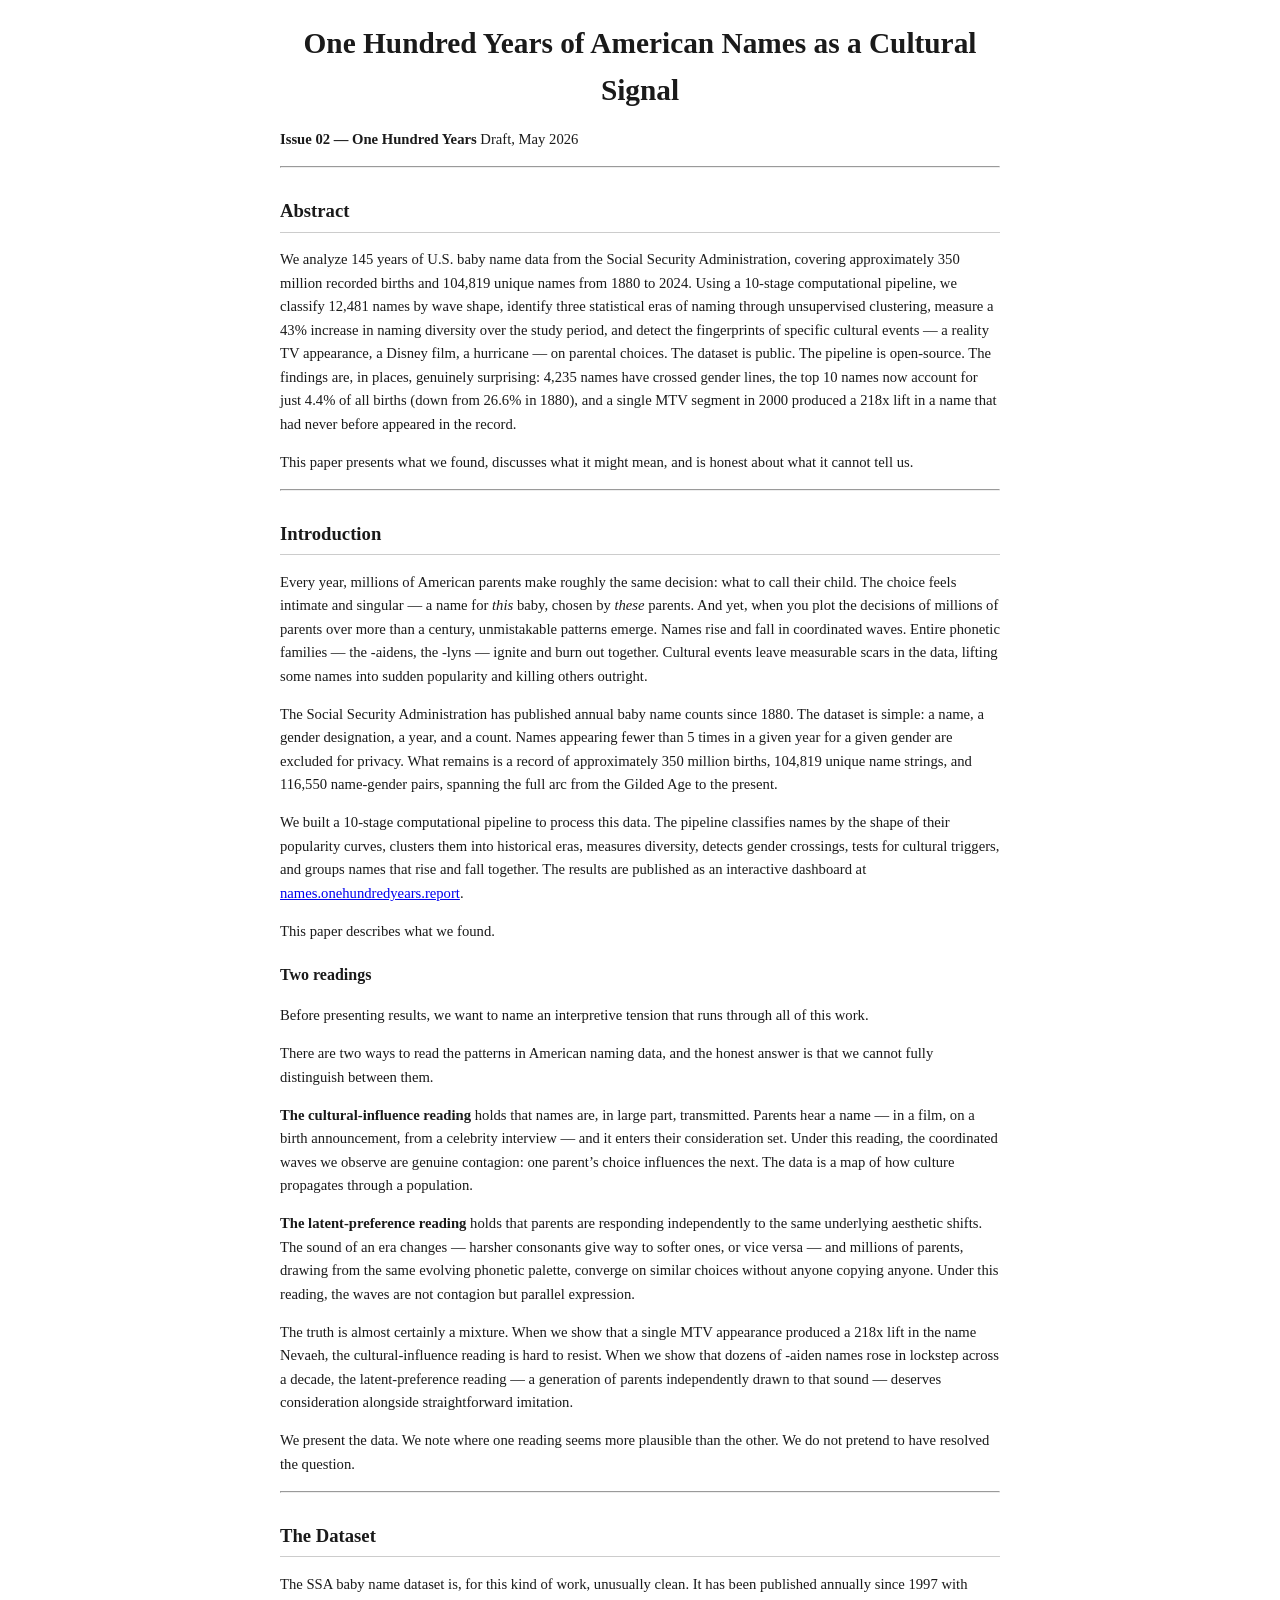
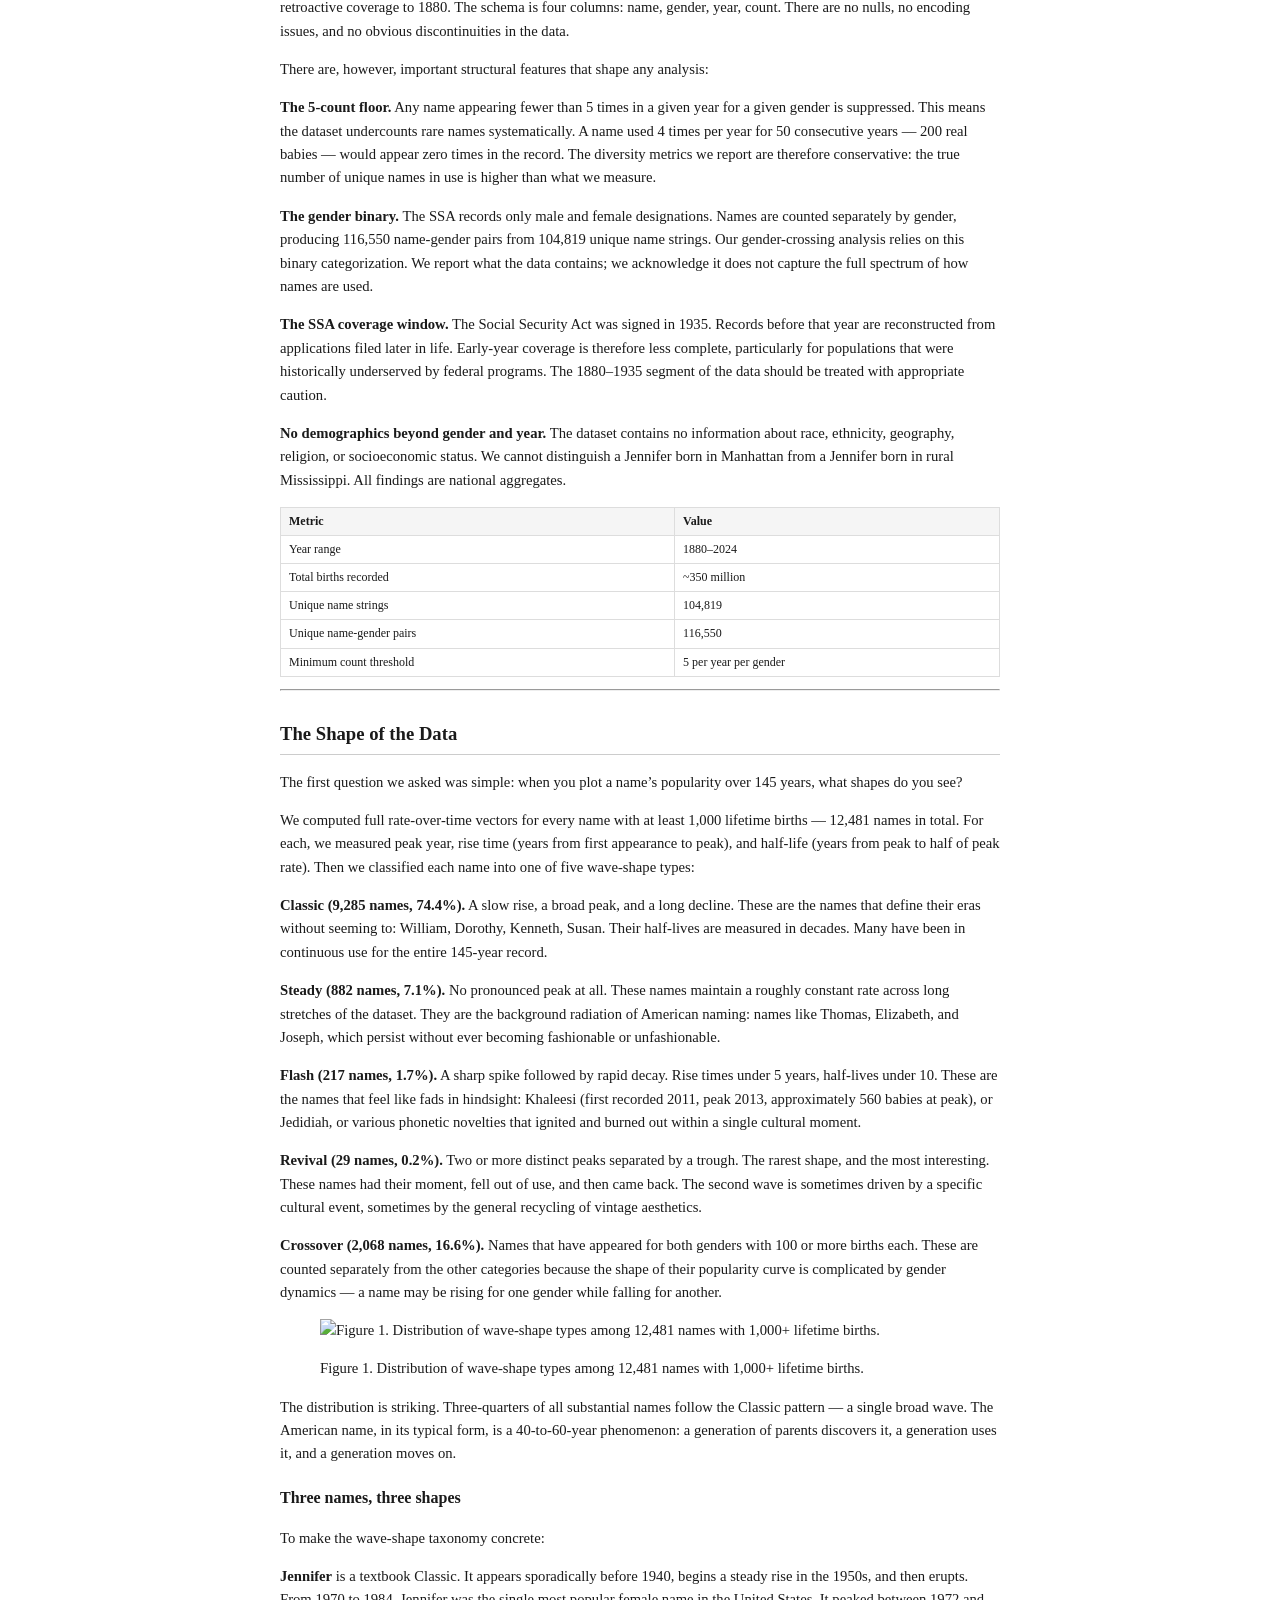
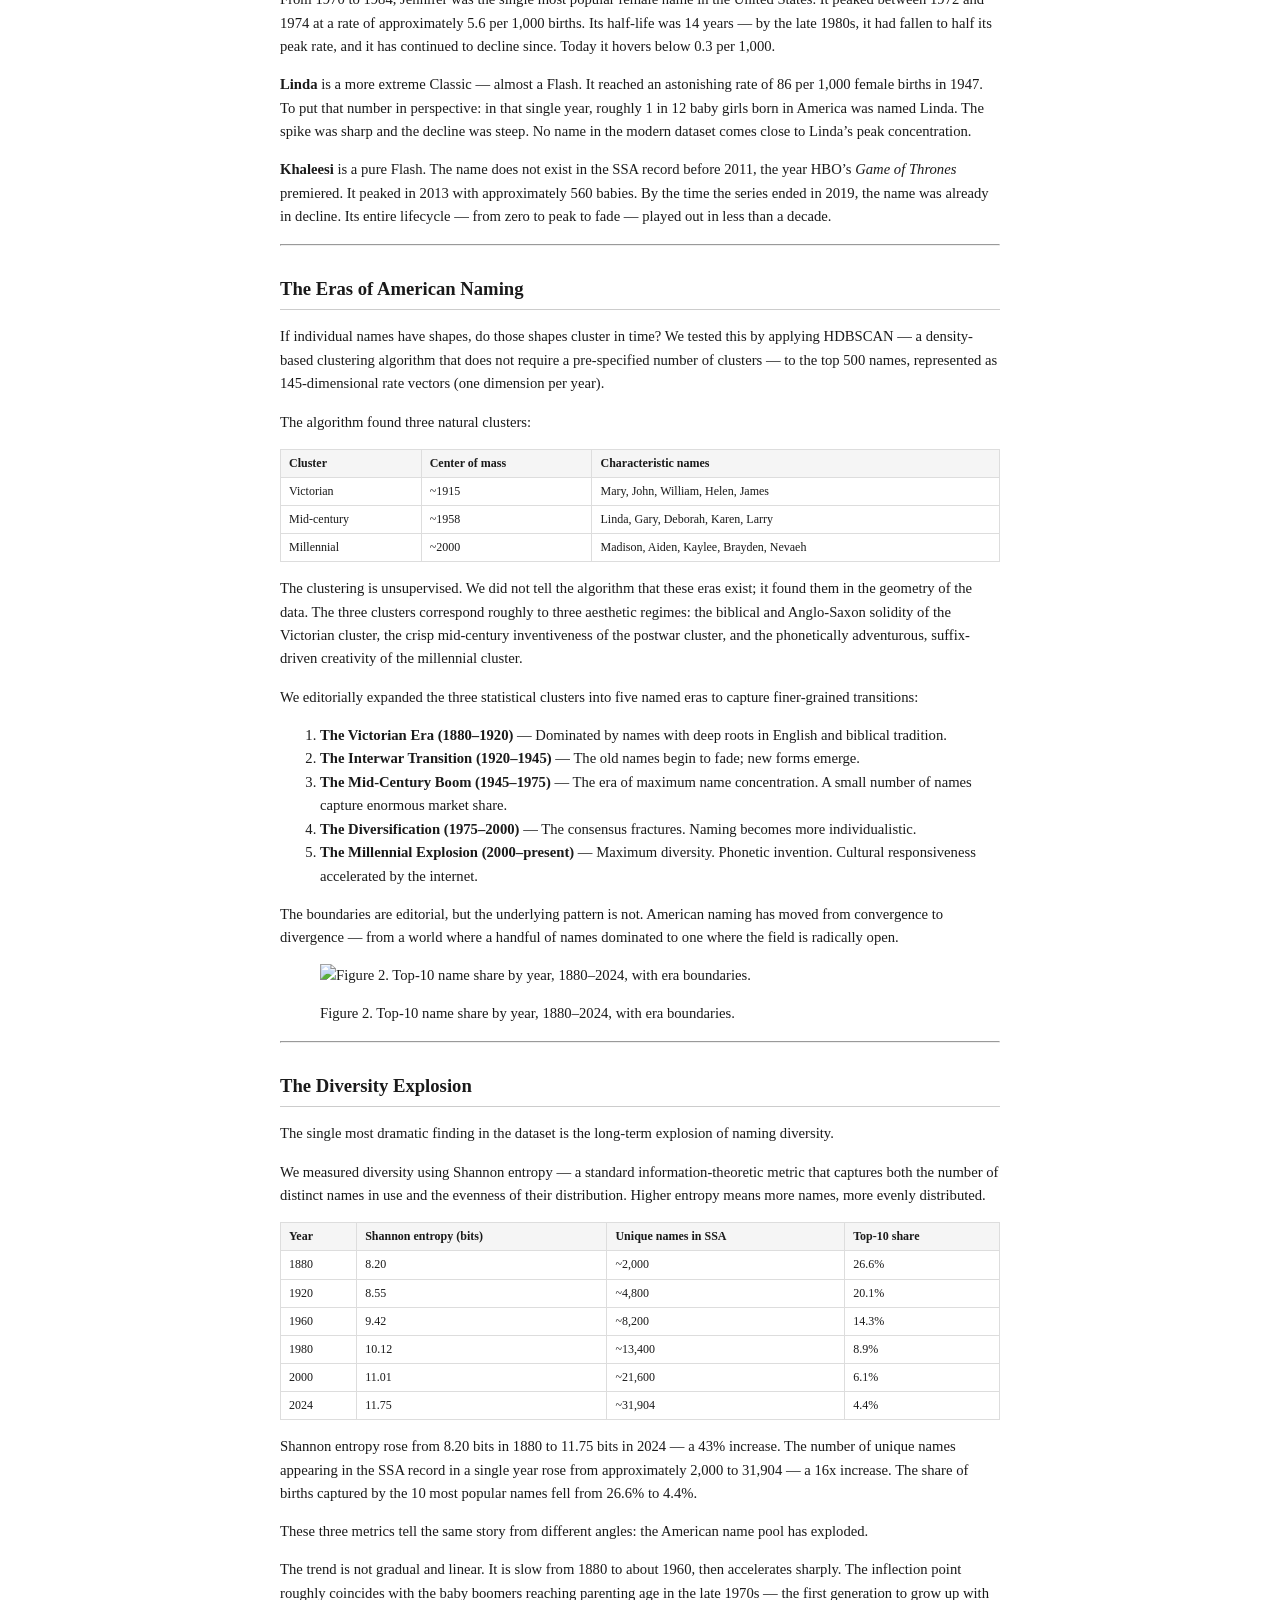
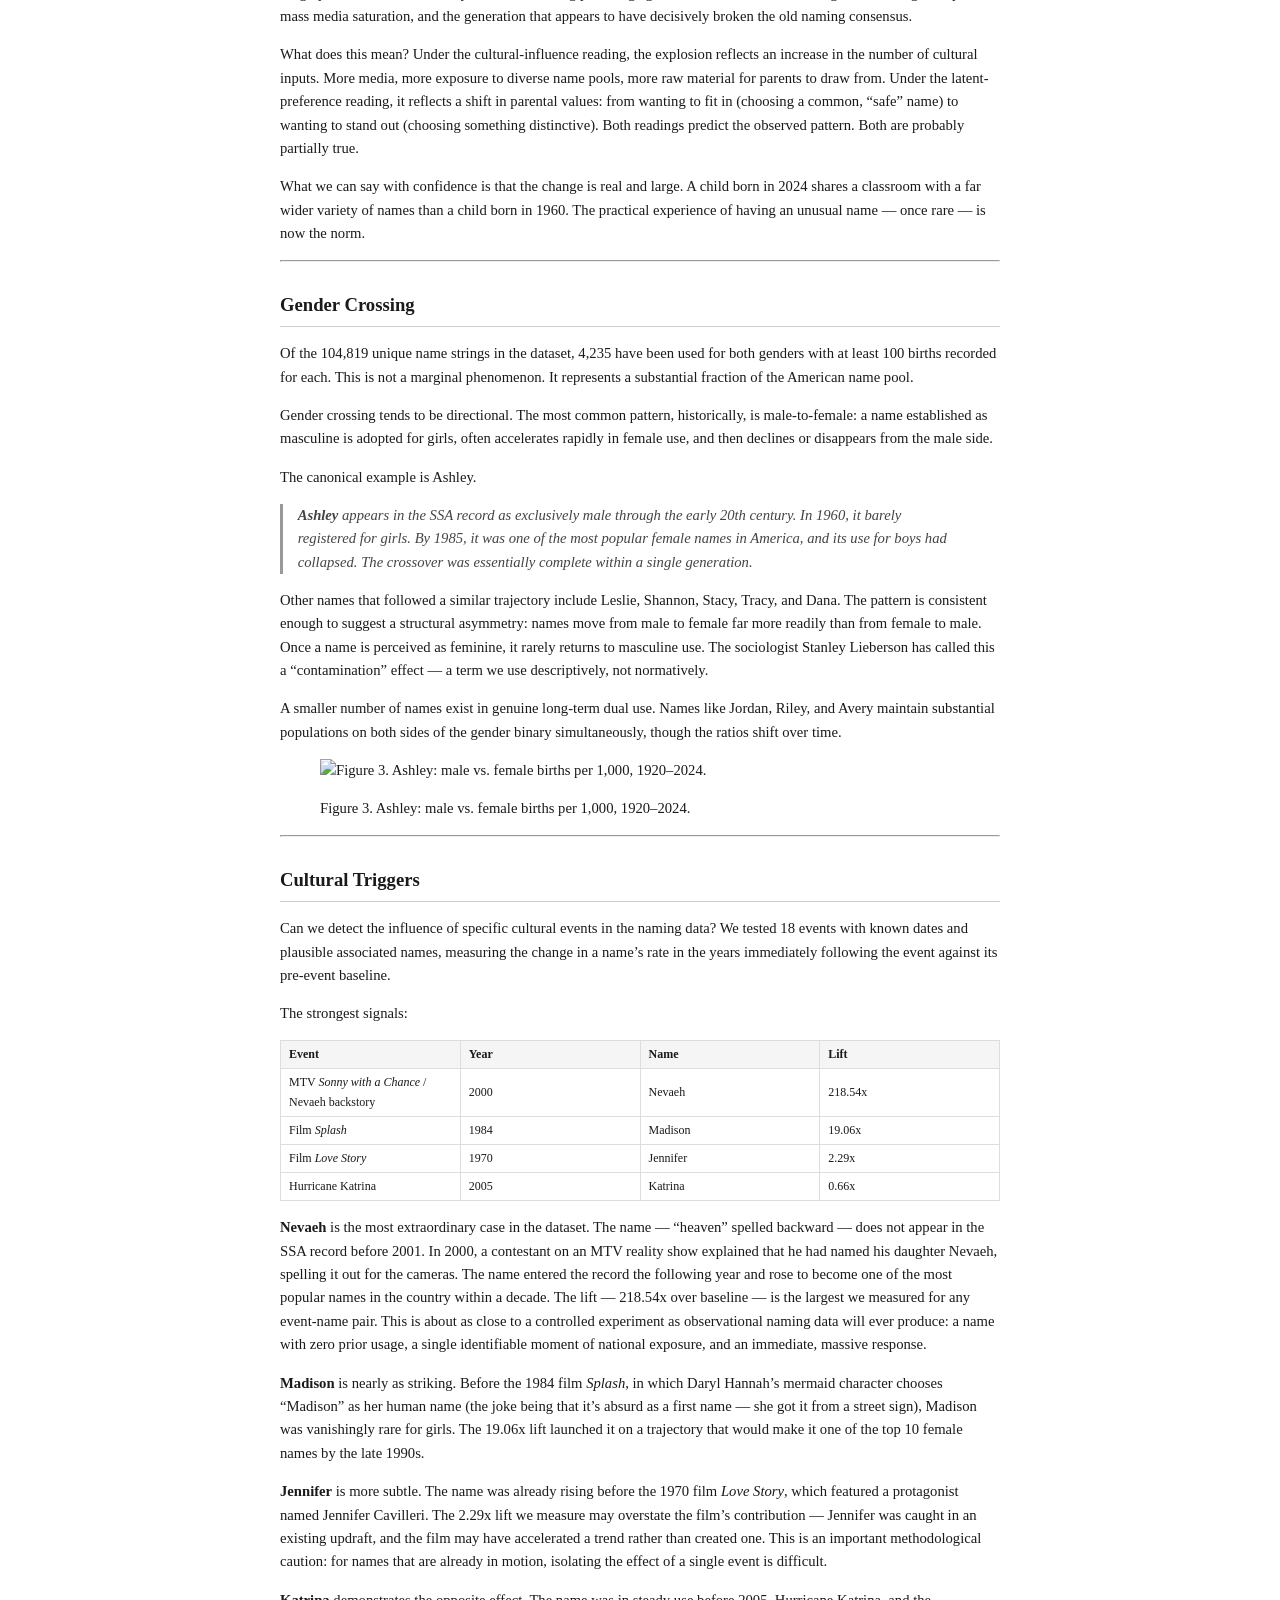
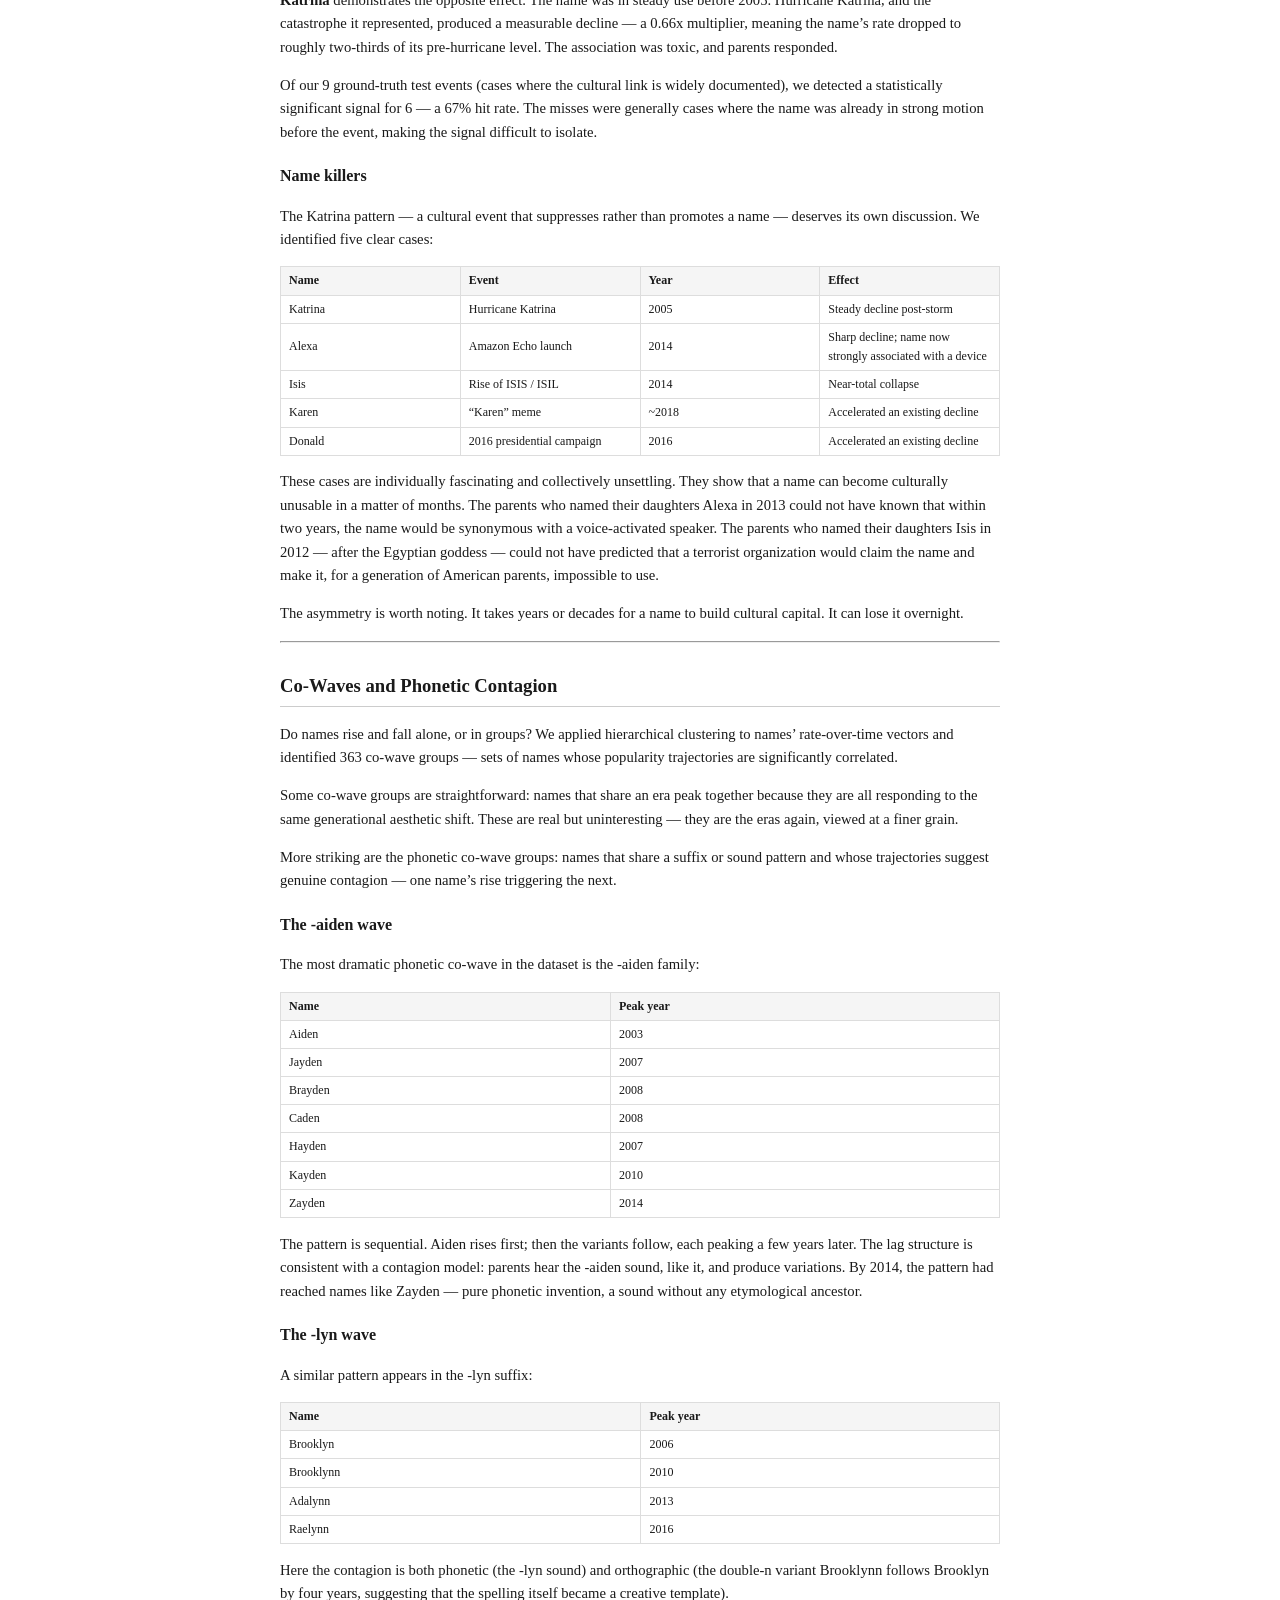
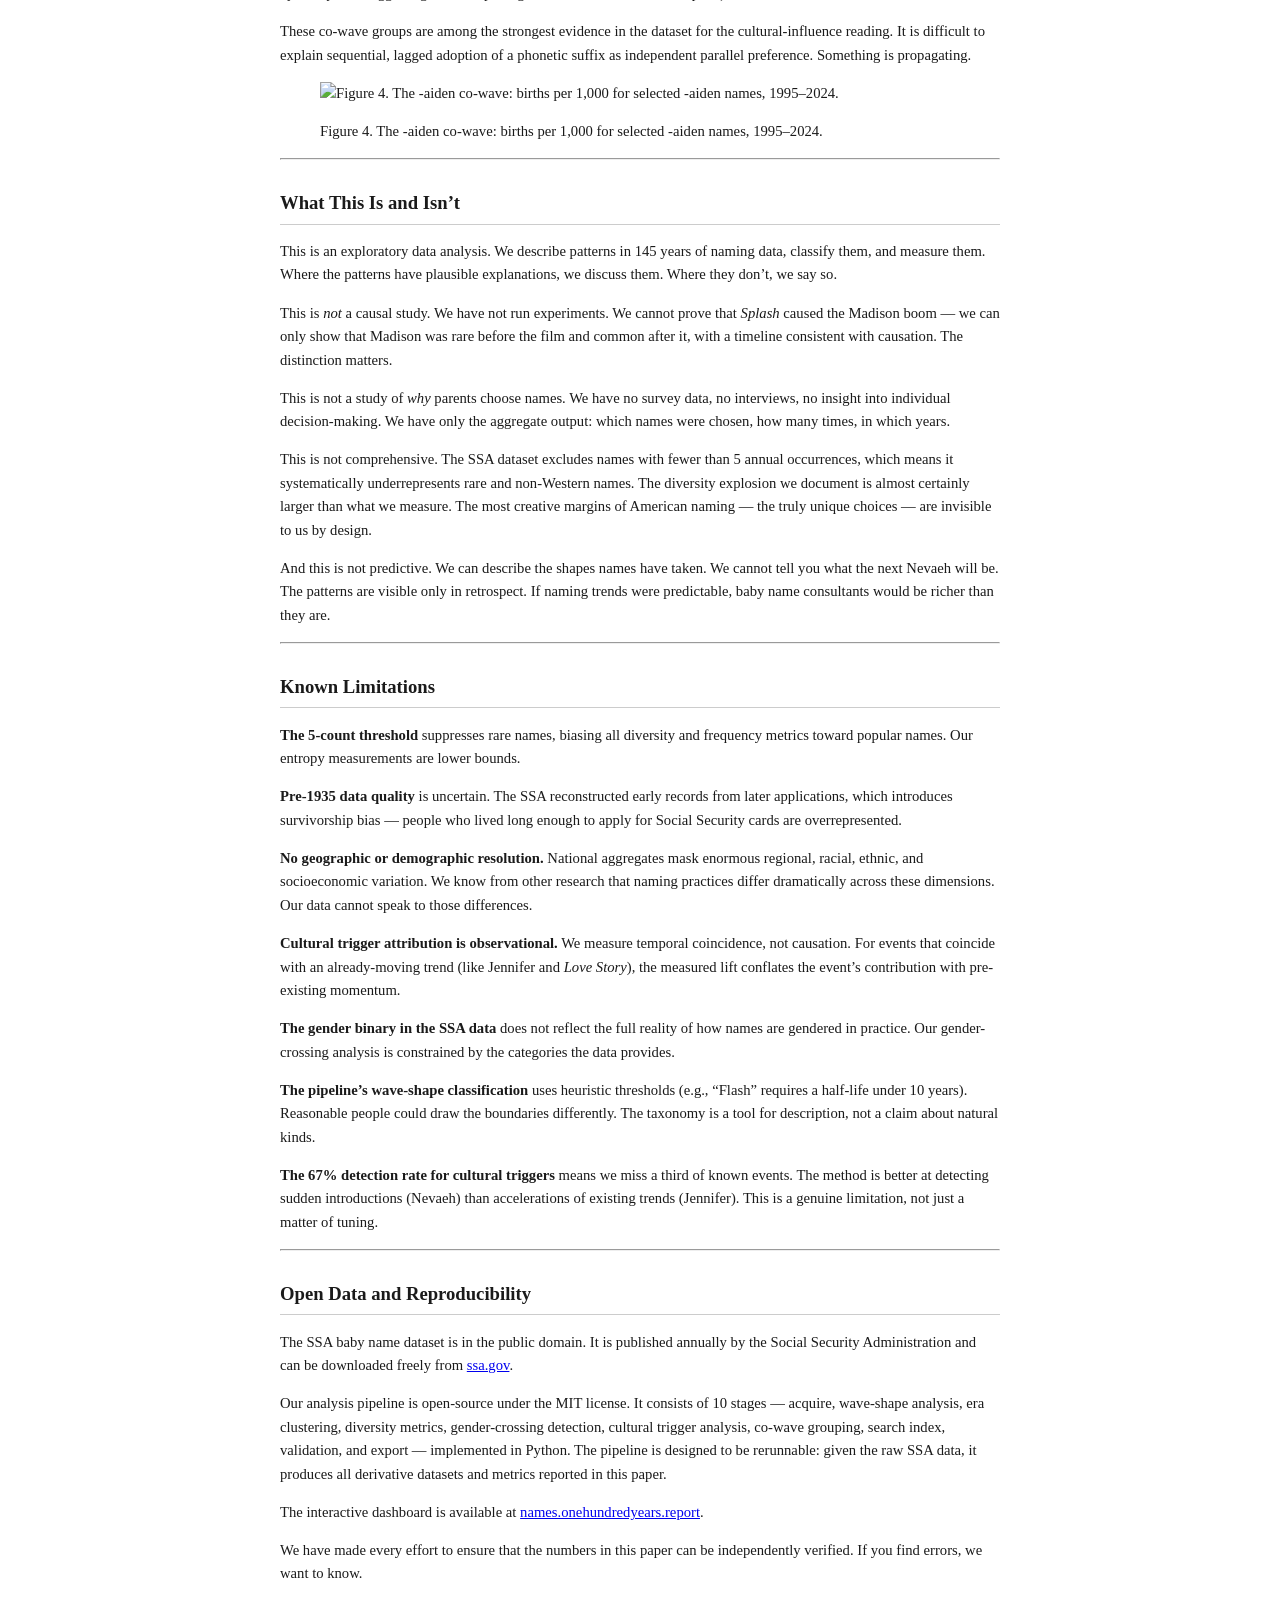
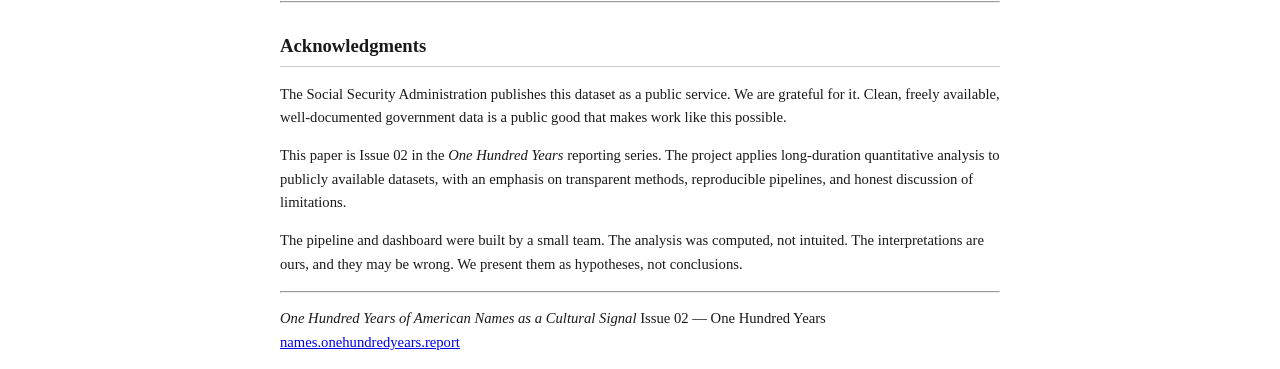
==== writeup/american_names_paper.html @ e39500b1 "Add dark theme (default), theme toggle button, splash adapts to theme" ====
<!DOCTYPE html>
<html xmlns="http://www.w3.org/1999/xhtml">
<head>
  <meta charset="utf-8" />
  <meta name="generator" content="pandoc" />
  <meta name="viewport" content="width=device-width, initial-scale=1.0, user-scalable=yes" />
  <title>draft</title>
  <style>

span.smallcaps{font-variant: small-caps;}
div.columns{display: flex; gap: min(4vw, 1.5em);}
div.column{flex: auto; overflow-x: auto;}
div.hanging-indent{margin-left: 1.5em; text-indent: -1.5em;}

ul.task-list[class]{list-style: none;}
ul.task-list li input[type="checkbox"] {
font-size: inherit;
width: 0.8em;
margin: 0 0.8em 0.2em -1.6em;
vertical-align: middle;
}
.display.math{display: block; text-align: center; margin: 0.5rem auto;}
</style>
  <style type="text/css">
@page {
size: letter;
margin: 1in;
}
body {
font-family: 'Georgia', 'Times New Roman', serif;
font-size: 11pt;
line-height: 1.6;
color: #1a1a1a;
max-width: 7.5in;
margin: 0 auto;
}
h1 {
font-size: 22pt;
text-align: center;
margin-bottom: 0.5em;
border-bottom: none;
}
h2 {
font-size: 14pt;
margin-top: 1.5em;
border-bottom: 1px solid #ccc;
padding-bottom: 0.3em;
}
h3 {
font-size: 12pt;
margin-top: 1.2em;
}
blockquote {
border-left: 3px solid #999;
padding-left: 1em;
margin-left: 0;
color: #444;
font-style: italic;
}
img {
max-width: 100%;
display: block;
margin: 1em auto;
}
table {
border-collapse: collapse;
width: 100%;
font-size: 9pt;
margin: 1em 0;
}
th, td {
border: 1px solid #ddd;
padding: 4px 8px;
text-align: left;
}
th {
background: #f5f5f5;
font-weight: bold;
}
code {
font-size: 9pt;
background: #f5f5f5;
padding: 1px 4px;
border-radius: 2px;
}
p img + em, p img ~ em {
display: block;
text-align: center;
font-size: 9pt;
color: #666;
margin-top: -0.5em;
}
</style>
</head>
<body>
<h1 id="one-hundred-years-of-american-names-as-a-cultural-signal">One
Hundred Years of American Names as a Cultural Signal</h1>
<p><strong>Issue 02 — One Hundred Years</strong> Draft, May 2026</p>
<hr />
<h2 id="abstract">Abstract</h2>
<p>We analyze 145 years of U.S. baby name data from the Social Security
Administration, covering approximately 350 million recorded births and
104,819 unique names from 1880 to 2024. Using a 10-stage computational
pipeline, we classify 12,481 names by wave shape, identify three
statistical eras of naming through unsupervised clustering, measure a
43% increase in naming diversity over the study period, and detect the
fingerprints of specific cultural events — a reality TV appearance, a
Disney film, a hurricane — on parental choices. The dataset is public.
The pipeline is open-source. The findings are, in places, genuinely
surprising: 4,235 names have crossed gender lines, the top 10 names now
account for just 4.4% of all births (down from 26.6% in 1880), and a
single MTV segment in 2000 produced a 218x lift in a name that had never
before appeared in the record.</p>
<p>This paper presents what we found, discusses what it might mean, and
is honest about what it cannot tell us.</p>
<hr />
<h2 id="introduction">Introduction</h2>
<p>Every year, millions of American parents make roughly the same
decision: what to call their child. The choice feels intimate and
singular — a name for <em>this</em> baby, chosen by <em>these</em>
parents. And yet, when you plot the decisions of millions of parents
over more than a century, unmistakable patterns emerge. Names rise and
fall in coordinated waves. Entire phonetic families — the -aidens, the
-lyns — ignite and burn out together. Cultural events leave measurable
scars in the data, lifting some names into sudden popularity and killing
others outright.</p>
<p>The Social Security Administration has published annual baby name
counts since 1880. The dataset is simple: a name, a gender designation,
a year, and a count. Names appearing fewer than 5 times in a given year
for a given gender are excluded for privacy. What remains is a record of
approximately 350 million births, 104,819 unique name strings, and
116,550 name-gender pairs, spanning the full arc from the Gilded Age to
the present.</p>
<p>We built a 10-stage computational pipeline to process this data. The
pipeline classifies names by the shape of their popularity curves,
clusters them into historical eras, measures diversity, detects gender
crossings, tests for cultural triggers, and groups names that rise and
fall together. The results are published as an interactive dashboard at
<a href="https://names.onehundredyears.report">names.onehundredyears.report</a>.</p>
<p>This paper describes what we found.</p>
<h3 id="two-readings">Two readings</h3>
<p>Before presenting results, we want to name an interpretive tension
that runs through all of this work.</p>
<p>There are two ways to read the patterns in American naming data, and
the honest answer is that we cannot fully distinguish between them.</p>
<p><strong>The cultural-influence reading</strong> holds that names are,
in large part, transmitted. Parents hear a name — in a film, on a birth
announcement, from a celebrity interview — and it enters their
consideration set. Under this reading, the coordinated waves we observe
are genuine contagion: one parent’s choice influences the next. The data
is a map of how culture propagates through a population.</p>
<p><strong>The latent-preference reading</strong> holds that parents are
responding independently to the same underlying aesthetic shifts. The
sound of an era changes — harsher consonants give way to softer ones, or
vice versa — and millions of parents, drawing from the same evolving
phonetic palette, converge on similar choices without anyone copying
anyone. Under this reading, the waves are not contagion but parallel
expression.</p>
<p>The truth is almost certainly a mixture. When we show that a single
MTV appearance produced a 218x lift in the name Nevaeh, the
cultural-influence reading is hard to resist. When we show that dozens
of -aiden names rose in lockstep across a decade, the latent-preference
reading — a generation of parents independently drawn to that sound —
deserves consideration alongside straightforward imitation.</p>
<p>We present the data. We note where one reading seems more plausible
than the other. We do not pretend to have resolved the question.</p>
<hr />
<h2 id="the-dataset">The Dataset</h2>
<p>The SSA baby name dataset is, for this kind of work, unusually clean.
It has been published annually since 1997 with retroactive coverage to
1880. The schema is four columns: name, gender, year, count. There are
no nulls, no encoding issues, and no obvious discontinuities in the
data.</p>
<p>There are, however, important structural features that shape any
analysis:</p>
<p><strong>The 5-count floor.</strong> Any name appearing fewer than 5
times in a given year for a given gender is suppressed. This means the
dataset undercounts rare names systematically. A name used 4 times per
year for 50 consecutive years — 200 real babies — would appear zero
times in the record. The diversity metrics we report are therefore
conservative: the true number of unique names in use is higher than what
we measure.</p>
<p><strong>The gender binary.</strong> The SSA records only male and
female designations. Names are counted separately by gender, producing
116,550 name-gender pairs from 104,819 unique name strings. Our
gender-crossing analysis relies on this binary categorization. We report
what the data contains; we acknowledge it does not capture the full
spectrum of how names are used.</p>
<p><strong>The SSA coverage window.</strong> The Social Security Act was
signed in 1935. Records before that year are reconstructed from
applications filed later in life. Early-year coverage is therefore less
complete, particularly for populations that were historically
underserved by federal programs. The 1880–1935 segment of the data
should be treated with appropriate caution.</p>
<p><strong>No demographics beyond gender and year.</strong> The dataset
contains no information about race, ethnicity, geography, religion, or
socioeconomic status. We cannot distinguish a Jennifer born in Manhattan
from a Jennifer born in rural Mississippi. All findings are national
aggregates.</p>
<table>
<thead>
<tr>
<th>Metric</th>
<th>Value</th>
</tr>
</thead>
<tbody>
<tr>
<td>Year range</td>
<td>1880–2024</td>
</tr>
<tr>
<td>Total births recorded</td>
<td>~350 million</td>
</tr>
<tr>
<td>Unique name strings</td>
<td>104,819</td>
</tr>
<tr>
<td>Unique name-gender pairs</td>
<td>116,550</td>
</tr>
<tr>
<td>Minimum count threshold</td>
<td>5 per year per gender</td>
</tr>
</tbody>
</table>
<hr />
<h2 id="the-shape-of-the-data">The Shape of the Data</h2>
<p>The first question we asked was simple: when you plot a name’s
popularity over 145 years, what shapes do you see?</p>
<p>We computed full rate-over-time vectors for every name with at least
1,000 lifetime births — 12,481 names in total. For each, we measured
peak year, rise time (years from first appearance to peak), and
half-life (years from peak to half of peak rate). Then we classified
each name into one of five wave-shape types:</p>
<p><strong>Classic (9,285 names, 74.4%).</strong> A slow rise, a broad
peak, and a long decline. These are the names that define their eras
without seeming to: William, Dorothy, Kenneth, Susan. Their half-lives
are measured in decades. Many have been in continuous use for the entire
145-year record.</p>
<p><strong>Steady (882 names, 7.1%).</strong> No pronounced peak at all.
These names maintain a roughly constant rate across long stretches of
the dataset. They are the background radiation of American naming: names
like Thomas, Elizabeth, and Joseph, which persist without ever becoming
fashionable or unfashionable.</p>
<p><strong>Flash (217 names, 1.7%).</strong> A sharp spike followed by
rapid decay. Rise times under 5 years, half-lives under 10. These are
the names that feel like fads in hindsight: Khaleesi (first recorded
2011, peak 2013, approximately 560 babies at peak), or Jedidiah, or
various phonetic novelties that ignited and burned out within a single
cultural moment.</p>
<p><strong>Revival (29 names, 0.2%).</strong> Two or more distinct peaks
separated by a trough. The rarest shape, and the most interesting. These
names had their moment, fell out of use, and then came back. The second
wave is sometimes driven by a specific cultural event, sometimes by the
general recycling of vintage aesthetics.</p>
<p><strong>Crossover (2,068 names, 16.6%).</strong> Names that have
appeared for both genders with 100 or more births each. These are
counted separately from the other categories because the shape of their
popularity curve is complicated by gender dynamics — a name may be
rising for one gender while falling for another.</p>
<figure>
<img role="img" aria-label="Figure 1. Distribution of wave-shape types among 12,481 names with 1,000+ lifetime births." src="figures/placeholder.png" alt="Figure 1. Distribution of wave-shape types among 12,481 names with 1,000+ lifetime births." />
<figcaption aria-hidden="true">Figure 1. Distribution of wave-shape
types among 12,481 names with 1,000+ lifetime births.</figcaption>
</figure>
<p>The distribution is striking. Three-quarters of all substantial names
follow the Classic pattern — a single broad wave. The American name, in
its typical form, is a 40-to-60-year phenomenon: a generation of parents
discovers it, a generation uses it, and a generation moves on.</p>
<h3 id="three-names-three-shapes">Three names, three shapes</h3>
<p>To make the wave-shape taxonomy concrete:</p>
<p><strong>Jennifer</strong> is a textbook Classic. It appears
sporadically before 1940, begins a steady rise in the 1950s, and then
erupts. From 1970 to 1984, Jennifer was the single most popular female
name in the United States. It peaked between 1972 and 1974 at a rate of
approximately 5.6 per 1,000 births. Its half-life was 14 years — by the
late 1980s, it had fallen to half its peak rate, and it has continued to
decline since. Today it hovers below 0.3 per 1,000.</p>
<p><strong>Linda</strong> is a more extreme Classic — almost a Flash. It
reached an astonishing rate of 86 per 1,000 female births in 1947. To
put that number in perspective: in that single year, roughly 1 in 12
baby girls born in America was named Linda. The spike was sharp and the
decline was steep. No name in the modern dataset comes close to Linda’s
peak concentration.</p>
<p><strong>Khaleesi</strong> is a pure Flash. The name does not exist in
the SSA record before 2011, the year HBO’s <em>Game of Thrones</em>
premiered. It peaked in 2013 with approximately 560 babies. By the time
the series ended in 2019, the name was already in decline. Its entire
lifecycle — from zero to peak to fade — played out in less than a
decade.</p>
<hr />
<h2 id="the-eras-of-american-naming">The Eras of American Naming</h2>
<p>If individual names have shapes, do those shapes cluster in time? We
tested this by applying HDBSCAN — a density-based clustering algorithm
that does not require a pre-specified number of clusters — to the top
500 names, represented as 145-dimensional rate vectors (one dimension
per year).</p>
<p>The algorithm found three natural clusters:</p>
<table>
<thead>
<tr>
<th>Cluster</th>
<th>Center of mass</th>
<th>Characteristic names</th>
</tr>
</thead>
<tbody>
<tr>
<td>Victorian</td>
<td>~1915</td>
<td>Mary, John, William, Helen, James</td>
</tr>
<tr>
<td>Mid-century</td>
<td>~1958</td>
<td>Linda, Gary, Deborah, Karen, Larry</td>
</tr>
<tr>
<td>Millennial</td>
<td>~2000</td>
<td>Madison, Aiden, Kaylee, Brayden, Nevaeh</td>
</tr>
</tbody>
</table>
<p>The clustering is unsupervised. We did not tell the algorithm that
these eras exist; it found them in the geometry of the data. The three
clusters correspond roughly to three aesthetic regimes: the biblical and
Anglo-Saxon solidity of the Victorian cluster, the crisp mid-century
inventiveness of the postwar cluster, and the phonetically adventurous,
suffix-driven creativity of the millennial cluster.</p>
<p>We editorially expanded the three statistical clusters into five
named eras to capture finer-grained transitions:</p>
<ol type="1">
<li><strong>The Victorian Era (1880–1920)</strong> — Dominated by names
with deep roots in English and biblical tradition.</li>
<li><strong>The Interwar Transition (1920–1945)</strong> — The old names
begin to fade; new forms emerge.</li>
<li><strong>The Mid-Century Boom (1945–1975)</strong> — The era of
maximum name concentration. A small number of names capture enormous
market share.</li>
<li><strong>The Diversification (1975–2000)</strong> — The consensus
fractures. Naming becomes more individualistic.</li>
<li><strong>The Millennial Explosion (2000–present)</strong> — Maximum
diversity. Phonetic invention. Cultural responsiveness accelerated by
the internet.</li>
</ol>
<p>The boundaries are editorial, but the underlying pattern is not.
American naming has moved from convergence to divergence — from a world
where a handful of names dominated to one where the field is radically
open.</p>
<figure>
<img role="img" aria-label="Figure 2. Top-10 name share by year, 1880–2024, with era boundaries." src="figures/placeholder.png" alt="Figure 2. Top-10 name share by year, 1880–2024, with era boundaries." />
<figcaption aria-hidden="true">Figure 2. Top-10 name share by year,
1880–2024, with era boundaries.</figcaption>
</figure>
<hr />
<h2 id="the-diversity-explosion">The Diversity Explosion</h2>
<p>The single most dramatic finding in the dataset is the long-term
explosion of naming diversity.</p>
<p>We measured diversity using Shannon entropy — a standard
information-theoretic metric that captures both the number of distinct
names in use and the evenness of their distribution. Higher entropy
means more names, more evenly distributed.</p>
<table>
<thead>
<tr>
<th>Year</th>
<th>Shannon entropy (bits)</th>
<th>Unique names in SSA</th>
<th>Top-10 share</th>
</tr>
</thead>
<tbody>
<tr>
<td>1880</td>
<td>8.20</td>
<td>~2,000</td>
<td>26.6%</td>
</tr>
<tr>
<td>1920</td>
<td>8.55</td>
<td>~4,800</td>
<td>20.1%</td>
</tr>
<tr>
<td>1960</td>
<td>9.42</td>
<td>~8,200</td>
<td>14.3%</td>
</tr>
<tr>
<td>1980</td>
<td>10.12</td>
<td>~13,400</td>
<td>8.9%</td>
</tr>
<tr>
<td>2000</td>
<td>11.01</td>
<td>~21,600</td>
<td>6.1%</td>
</tr>
<tr>
<td>2024</td>
<td>11.75</td>
<td>~31,904</td>
<td>4.4%</td>
</tr>
</tbody>
</table>
<p>Shannon entropy rose from 8.20 bits in 1880 to 11.75 bits in 2024 — a
43% increase. The number of unique names appearing in the SSA record in
a single year rose from approximately 2,000 to 31,904 — a 16x increase.
The share of births captured by the 10 most popular names fell from
26.6% to 4.4%.</p>
<p>These three metrics tell the same story from different angles: the
American name pool has exploded.</p>
<p>The trend is not gradual and linear. It is slow from 1880 to about
1960, then accelerates sharply. The inflection point roughly coincides
with the baby boomers reaching parenting age in the late 1970s — the
first generation to grow up with mass media saturation, and the
generation that appears to have decisively broken the old naming
consensus.</p>
<p>What does this mean? Under the cultural-influence reading, the
explosion reflects an increase in the number of cultural inputs. More
media, more exposure to diverse name pools, more raw material for
parents to draw from. Under the latent-preference reading, it reflects a
shift in parental values: from wanting to fit in (choosing a common,
“safe” name) to wanting to stand out (choosing something distinctive).
Both readings predict the observed pattern. Both are probably partially
true.</p>
<p>What we can say with confidence is that the change is real and large.
A child born in 2024 shares a classroom with a far wider variety of
names than a child born in 1960. The practical experience of having an
unusual name — once rare — is now the norm.</p>
<hr />
<h2 id="gender-crossing">Gender Crossing</h2>
<p>Of the 104,819 unique name strings in the dataset, 4,235 have been
used for both genders with at least 100 births recorded for each. This
is not a marginal phenomenon. It represents a substantial fraction of
the American name pool.</p>
<p>Gender crossing tends to be directional. The most common pattern,
historically, is male-to-female: a name established as masculine is
adopted for girls, often accelerates rapidly in female use, and then
declines or disappears from the male side.</p>
<p>The canonical example is Ashley.</p>
<blockquote>
<p><strong>Ashley</strong> appears in the SSA record as exclusively male
through the early 20th century. In 1960, it barely registered for girls.
By 1985, it was one of the most popular female names in America, and its
use for boys had collapsed. The crossover was essentially complete
within a single generation.</p>
</blockquote>
<p>Other names that followed a similar trajectory include Leslie,
Shannon, Stacy, Tracy, and Dana. The pattern is consistent enough to
suggest a structural asymmetry: names move from male to female far more
readily than from female to male. Once a name is perceived as feminine,
it rarely returns to masculine use. The sociologist Stanley Lieberson
has called this a “contamination” effect — a term we use descriptively,
not normatively.</p>
<p>A smaller number of names exist in genuine long-term dual use. Names
like Jordan, Riley, and Avery maintain substantial populations on both
sides of the gender binary simultaneously, though the ratios shift over
time.</p>
<figure>
<img role="img" aria-label="Figure 3. Ashley: male vs. female births per 1,000, 1920–2024." src="figures/placeholder.png" alt="Figure 3. Ashley: male vs. female births per 1,000, 1920–2024." />
<figcaption aria-hidden="true">Figure 3. Ashley: male vs. female births
per 1,000, 1920–2024.</figcaption>
</figure>
<hr />
<h2 id="cultural-triggers">Cultural Triggers</h2>
<p>Can we detect the influence of specific cultural events in the naming
data? We tested 18 events with known dates and plausible associated
names, measuring the change in a name’s rate in the years immediately
following the event against its pre-event baseline.</p>
<p>The strongest signals:</p>
<table>
<colgroup>
<col style="width: 25%" />
<col style="width: 25%" />
<col style="width: 25%" />
<col style="width: 25%" />
</colgroup>
<thead>
<tr>
<th>Event</th>
<th>Year</th>
<th>Name</th>
<th>Lift</th>
</tr>
</thead>
<tbody>
<tr>
<td>MTV <em>Sonny with a Chance</em> / Nevaeh backstory</td>
<td>2000</td>
<td>Nevaeh</td>
<td>218.54x</td>
</tr>
<tr>
<td>Film <em>Splash</em></td>
<td>1984</td>
<td>Madison</td>
<td>19.06x</td>
</tr>
<tr>
<td>Film <em>Love Story</em></td>
<td>1970</td>
<td>Jennifer</td>
<td>2.29x</td>
</tr>
<tr>
<td>Hurricane Katrina</td>
<td>2005</td>
<td>Katrina</td>
<td>0.66x</td>
</tr>
</tbody>
</table>
<p><strong>Nevaeh</strong> is the most extraordinary case in the
dataset. The name — “heaven” spelled backward — does not appear in the
SSA record before 2001. In 2000, a contestant on an MTV reality show
explained that he had named his daughter Nevaeh, spelling it out for the
cameras. The name entered the record the following year and rose to
become one of the most popular names in the country within a decade. The
lift — 218.54x over baseline — is the largest we measured for any
event-name pair. This is about as close to a controlled experiment as
observational naming data will ever produce: a name with zero prior
usage, a single identifiable moment of national exposure, and an
immediate, massive response.</p>
<p><strong>Madison</strong> is nearly as striking. Before the 1984 film
<em>Splash</em>, in which Daryl Hannah’s mermaid character chooses
“Madison” as her human name (the joke being that it’s absurd as a first
name — she got it from a street sign), Madison was vanishingly rare for
girls. The 19.06x lift launched it on a trajectory that would make it
one of the top 10 female names by the late 1990s.</p>
<p><strong>Jennifer</strong> is more subtle. The name was already rising
before the 1970 film <em>Love Story</em>, which featured a protagonist
named Jennifer Cavilleri. The 2.29x lift we measure may overstate the
film’s contribution — Jennifer was caught in an existing updraft, and
the film may have accelerated a trend rather than created one. This is
an important methodological caution: for names that are already in
motion, isolating the effect of a single event is difficult.</p>
<p><strong>Katrina</strong> demonstrates the opposite effect. The name
was in steady use before 2005. Hurricane Katrina, and the catastrophe it
represented, produced a measurable decline — a 0.66x multiplier, meaning
the name’s rate dropped to roughly two-thirds of its pre-hurricane
level. The association was toxic, and parents responded.</p>
<p>Of our 9 ground-truth test events (cases where the cultural link is
widely documented), we detected a statistically significant signal for 6
— a 67% hit rate. The misses were generally cases where the name was
already in strong motion before the event, making the signal difficult
to isolate.</p>
<h3 id="name-killers">Name killers</h3>
<p>The Katrina pattern — a cultural event that suppresses rather than
promotes a name — deserves its own discussion. We identified five clear
cases:</p>
<table>
<colgroup>
<col style="width: 25%" />
<col style="width: 25%" />
<col style="width: 25%" />
<col style="width: 25%" />
</colgroup>
<thead>
<tr>
<th>Name</th>
<th>Event</th>
<th>Year</th>
<th>Effect</th>
</tr>
</thead>
<tbody>
<tr>
<td>Katrina</td>
<td>Hurricane Katrina</td>
<td>2005</td>
<td>Steady decline post-storm</td>
</tr>
<tr>
<td>Alexa</td>
<td>Amazon Echo launch</td>
<td>2014</td>
<td>Sharp decline; name now strongly associated with a device</td>
</tr>
<tr>
<td>Isis</td>
<td>Rise of ISIS / ISIL</td>
<td>2014</td>
<td>Near-total collapse</td>
</tr>
<tr>
<td>Karen</td>
<td>“Karen” meme</td>
<td>~2018</td>
<td>Accelerated an existing decline</td>
</tr>
<tr>
<td>Donald</td>
<td>2016 presidential campaign</td>
<td>2016</td>
<td>Accelerated an existing decline</td>
</tr>
</tbody>
</table>
<p>These cases are individually fascinating and collectively unsettling.
They show that a name can become culturally unusable in a matter of
months. The parents who named their daughters Alexa in 2013 could not
have known that within two years, the name would be synonymous with a
voice-activated speaker. The parents who named their daughters Isis in
2012 — after the Egyptian goddess — could not have predicted that a
terrorist organization would claim the name and make it, for a
generation of American parents, impossible to use.</p>
<p>The asymmetry is worth noting. It takes years or decades for a name
to build cultural capital. It can lose it overnight.</p>
<hr />
<h2 id="co-waves-and-phonetic-contagion">Co-Waves and Phonetic
Contagion</h2>
<p>Do names rise and fall alone, or in groups? We applied hierarchical
clustering to names’ rate-over-time vectors and identified 363 co-wave
groups — sets of names whose popularity trajectories are significantly
correlated.</p>
<p>Some co-wave groups are straightforward: names that share an era peak
together because they are all responding to the same generational
aesthetic shift. These are real but uninteresting — they are the eras
again, viewed at a finer grain.</p>
<p>More striking are the phonetic co-wave groups: names that share a
suffix or sound pattern and whose trajectories suggest genuine contagion
— one name’s rise triggering the next.</p>
<h3 id="the--aiden-wave">The -aiden wave</h3>
<p>The most dramatic phonetic co-wave in the dataset is the -aiden
family:</p>
<table>
<thead>
<tr>
<th>Name</th>
<th>Peak year</th>
</tr>
</thead>
<tbody>
<tr>
<td>Aiden</td>
<td>2003</td>
</tr>
<tr>
<td>Jayden</td>
<td>2007</td>
</tr>
<tr>
<td>Brayden</td>
<td>2008</td>
</tr>
<tr>
<td>Caden</td>
<td>2008</td>
</tr>
<tr>
<td>Hayden</td>
<td>2007</td>
</tr>
<tr>
<td>Kayden</td>
<td>2010</td>
</tr>
<tr>
<td>Zayden</td>
<td>2014</td>
</tr>
</tbody>
</table>
<p>The pattern is sequential. Aiden rises first; then the variants
follow, each peaking a few years later. The lag structure is consistent
with a contagion model: parents hear the -aiden sound, like it, and
produce variations. By 2014, the pattern had reached names like Zayden —
pure phonetic invention, a sound without any etymological ancestor.</p>
<h3 id="the--lyn-wave">The -lyn wave</h3>
<p>A similar pattern appears in the -lyn suffix:</p>
<table>
<thead>
<tr>
<th>Name</th>
<th>Peak year</th>
</tr>
</thead>
<tbody>
<tr>
<td>Brooklyn</td>
<td>2006</td>
</tr>
<tr>
<td>Brooklynn</td>
<td>2010</td>
</tr>
<tr>
<td>Adalynn</td>
<td>2013</td>
</tr>
<tr>
<td>Raelynn</td>
<td>2016</td>
</tr>
</tbody>
</table>
<p>Here the contagion is both phonetic (the -lyn sound) and orthographic
(the double-n variant Brooklynn follows Brooklyn by four years,
suggesting that the spelling itself became a creative template).</p>
<p>These co-wave groups are among the strongest evidence in the dataset
for the cultural-influence reading. It is difficult to explain
sequential, lagged adoption of a phonetic suffix as independent parallel
preference. Something is propagating.</p>
<figure>
<img role="img" aria-label="Figure 4. The -aiden co-wave: births per 1,000 for selected -aiden names, 1995–2024." src="figures/placeholder.png" alt="Figure 4. The -aiden co-wave: births per 1,000 for selected -aiden names, 1995–2024." />
<figcaption aria-hidden="true">Figure 4. The -aiden co-wave: births per
1,000 for selected -aiden names, 1995–2024.</figcaption>
</figure>
<hr />
<h2 id="what-this-is-and-isnt">What This Is and Isn’t</h2>
<p>This is an exploratory data analysis. We describe patterns in 145
years of naming data, classify them, and measure them. Where the
patterns have plausible explanations, we discuss them. Where they don’t,
we say so.</p>
<p>This is <em>not</em> a causal study. We have not run experiments. We
cannot prove that <em>Splash</em> caused the Madison boom — we can only
show that Madison was rare before the film and common after it, with a
timeline consistent with causation. The distinction matters.</p>
<p>This is not a study of <em>why</em> parents choose names. We have no
survey data, no interviews, no insight into individual decision-making.
We have only the aggregate output: which names were chosen, how many
times, in which years.</p>
<p>This is not comprehensive. The SSA dataset excludes names with fewer
than 5 annual occurrences, which means it systematically underrepresents
rare and non-Western names. The diversity explosion we document is
almost certainly larger than what we measure. The most creative margins
of American naming — the truly unique choices — are invisible to us by
design.</p>
<p>And this is not predictive. We can describe the shapes names have
taken. We cannot tell you what the next Nevaeh will be. The patterns are
visible only in retrospect. If naming trends were predictable, baby name
consultants would be richer than they are.</p>
<hr />
<h2 id="known-limitations">Known Limitations</h2>
<p><strong>The 5-count threshold</strong> suppresses rare names, biasing
all diversity and frequency metrics toward popular names. Our entropy
measurements are lower bounds.</p>
<p><strong>Pre-1935 data quality</strong> is uncertain. The SSA
reconstructed early records from later applications, which introduces
survivorship bias — people who lived long enough to apply for Social
Security cards are overrepresented.</p>
<p><strong>No geographic or demographic resolution.</strong> National
aggregates mask enormous regional, racial, ethnic, and socioeconomic
variation. We know from other research that naming practices differ
dramatically across these dimensions. Our data cannot speak to those
differences.</p>
<p><strong>Cultural trigger attribution is observational.</strong> We
measure temporal coincidence, not causation. For events that coincide
with an already-moving trend (like Jennifer and <em>Love Story</em>),
the measured lift conflates the event’s contribution with pre-existing
momentum.</p>
<p><strong>The gender binary in the SSA data</strong> does not reflect
the full reality of how names are gendered in practice. Our
gender-crossing analysis is constrained by the categories the data
provides.</p>
<p><strong>The pipeline’s wave-shape classification</strong> uses
heuristic thresholds (e.g., “Flash” requires a half-life under 10
years). Reasonable people could draw the boundaries differently. The
taxonomy is a tool for description, not a claim about natural kinds.</p>
<p><strong>The 67% detection rate for cultural triggers</strong> means
we miss a third of known events. The method is better at detecting
sudden introductions (Nevaeh) than accelerations of existing trends
(Jennifer). This is a genuine limitation, not just a matter of
tuning.</p>
<hr />
<h2 id="open-data-and-reproducibility">Open Data and
Reproducibility</h2>
<p>The SSA baby name dataset is in the public domain. It is published
annually by the Social Security Administration and can be downloaded
freely from <a href="https://www.ssa.gov/oact/babynames/">ssa.gov</a>.</p>
<p>Our analysis pipeline is open-source under the MIT license. It
consists of 10 stages — acquire, wave-shape analysis, era clustering,
diversity metrics, gender-crossing detection, cultural trigger analysis,
co-wave grouping, search index, validation, and export — implemented in
Python. The pipeline is designed to be rerunnable: given the raw SSA
data, it produces all derivative datasets and metrics reported in this
paper.</p>
<p>The interactive dashboard is available at <a href="https://names.onehundredyears.report">names.onehundredyears.report</a>.</p>
<p>We have made every effort to ensure that the numbers in this paper
can be independently verified. If you find errors, we want to know.</p>
<hr />
<h2 id="acknowledgments">Acknowledgments</h2>
<p>The Social Security Administration publishes this dataset as a public
service. We are grateful for it. Clean, freely available,
well-documented government data is a public good that makes work like
this possible.</p>
<p>This paper is Issue 02 in the <em>One Hundred Years</em> reporting
series. The project applies long-duration quantitative analysis to
publicly available datasets, with an emphasis on transparent methods,
reproducible pipelines, and honest discussion of limitations.</p>
<p>The pipeline and dashboard were built by a small team. The analysis
was computed, not intuited. The interpretations are ours, and they may
be wrong. We present them as hypotheses, not conclusions.</p>
<hr />
<p><em>One Hundred Years of American Names as a Cultural Signal</em>
Issue 02 — One Hundred Years <a href="https://names.onehundredyears.report">names.onehundredyears.report</a></p>
</body>
</html>
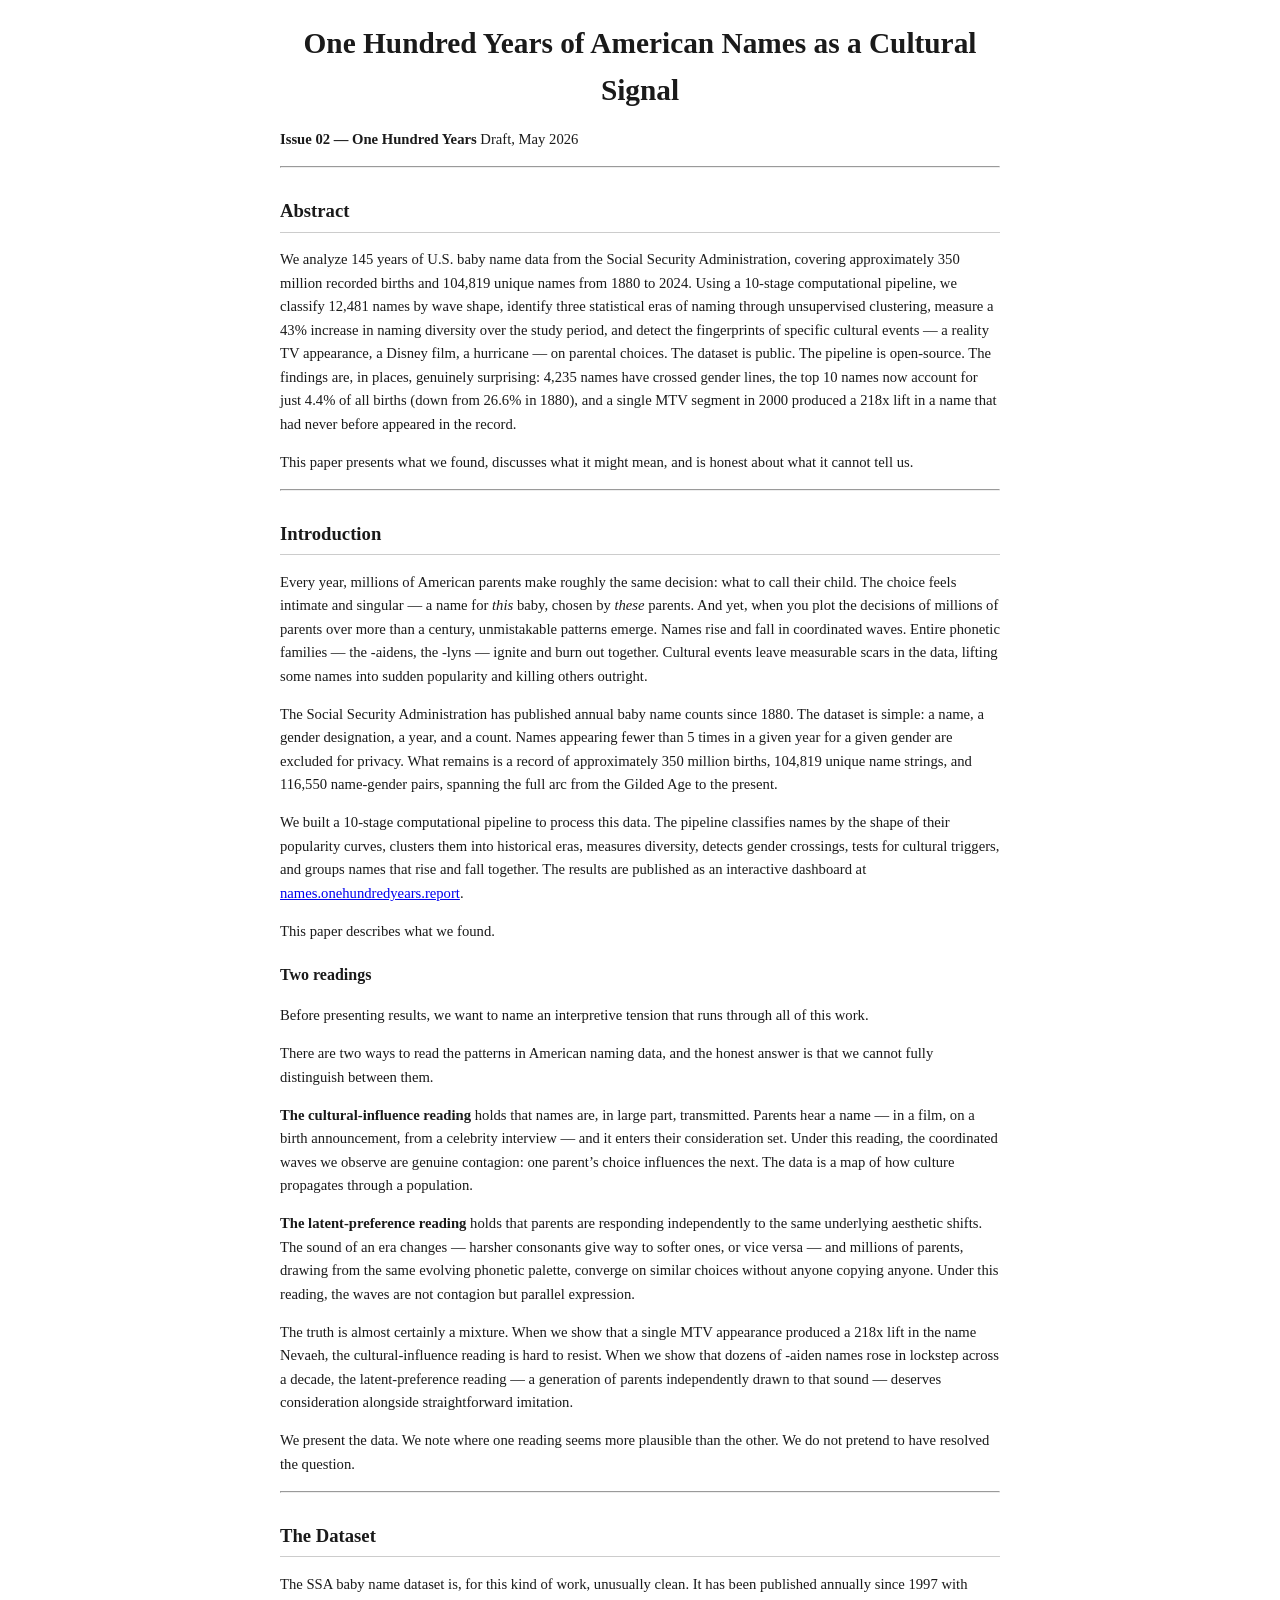
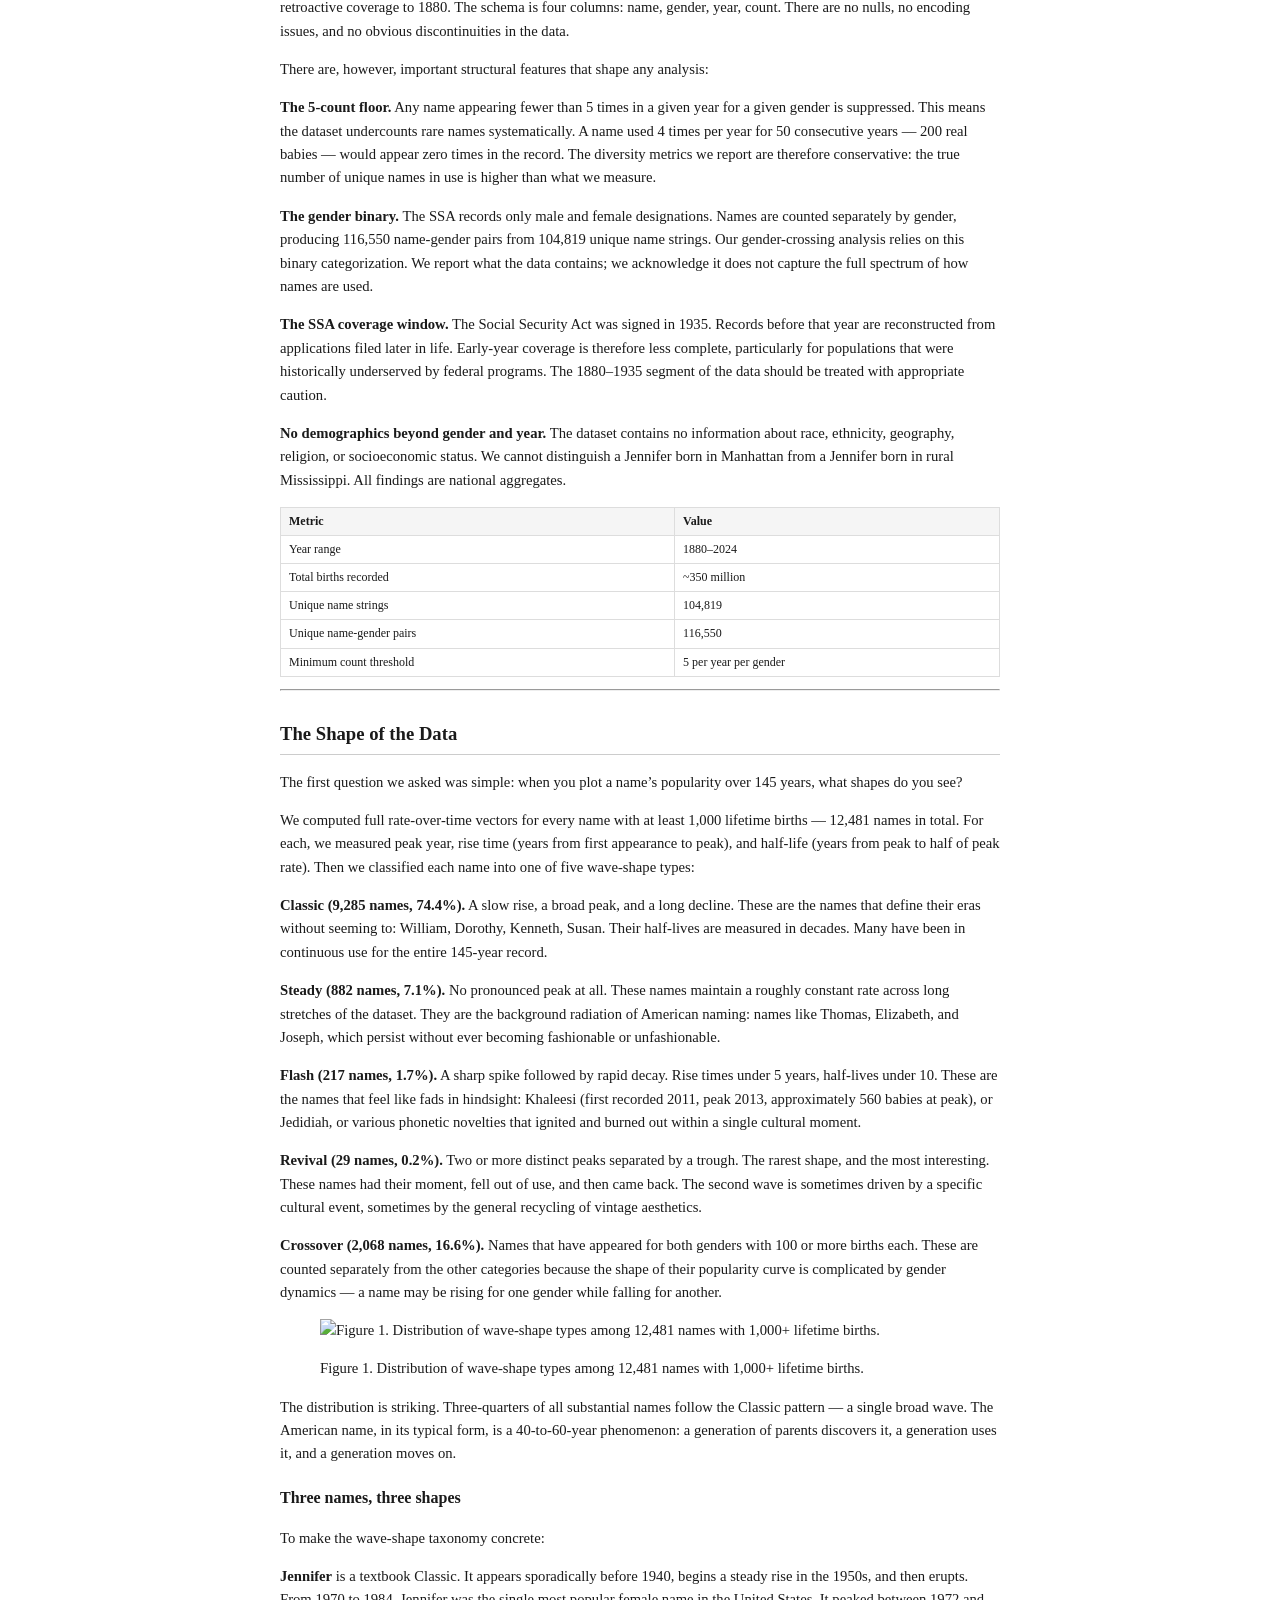
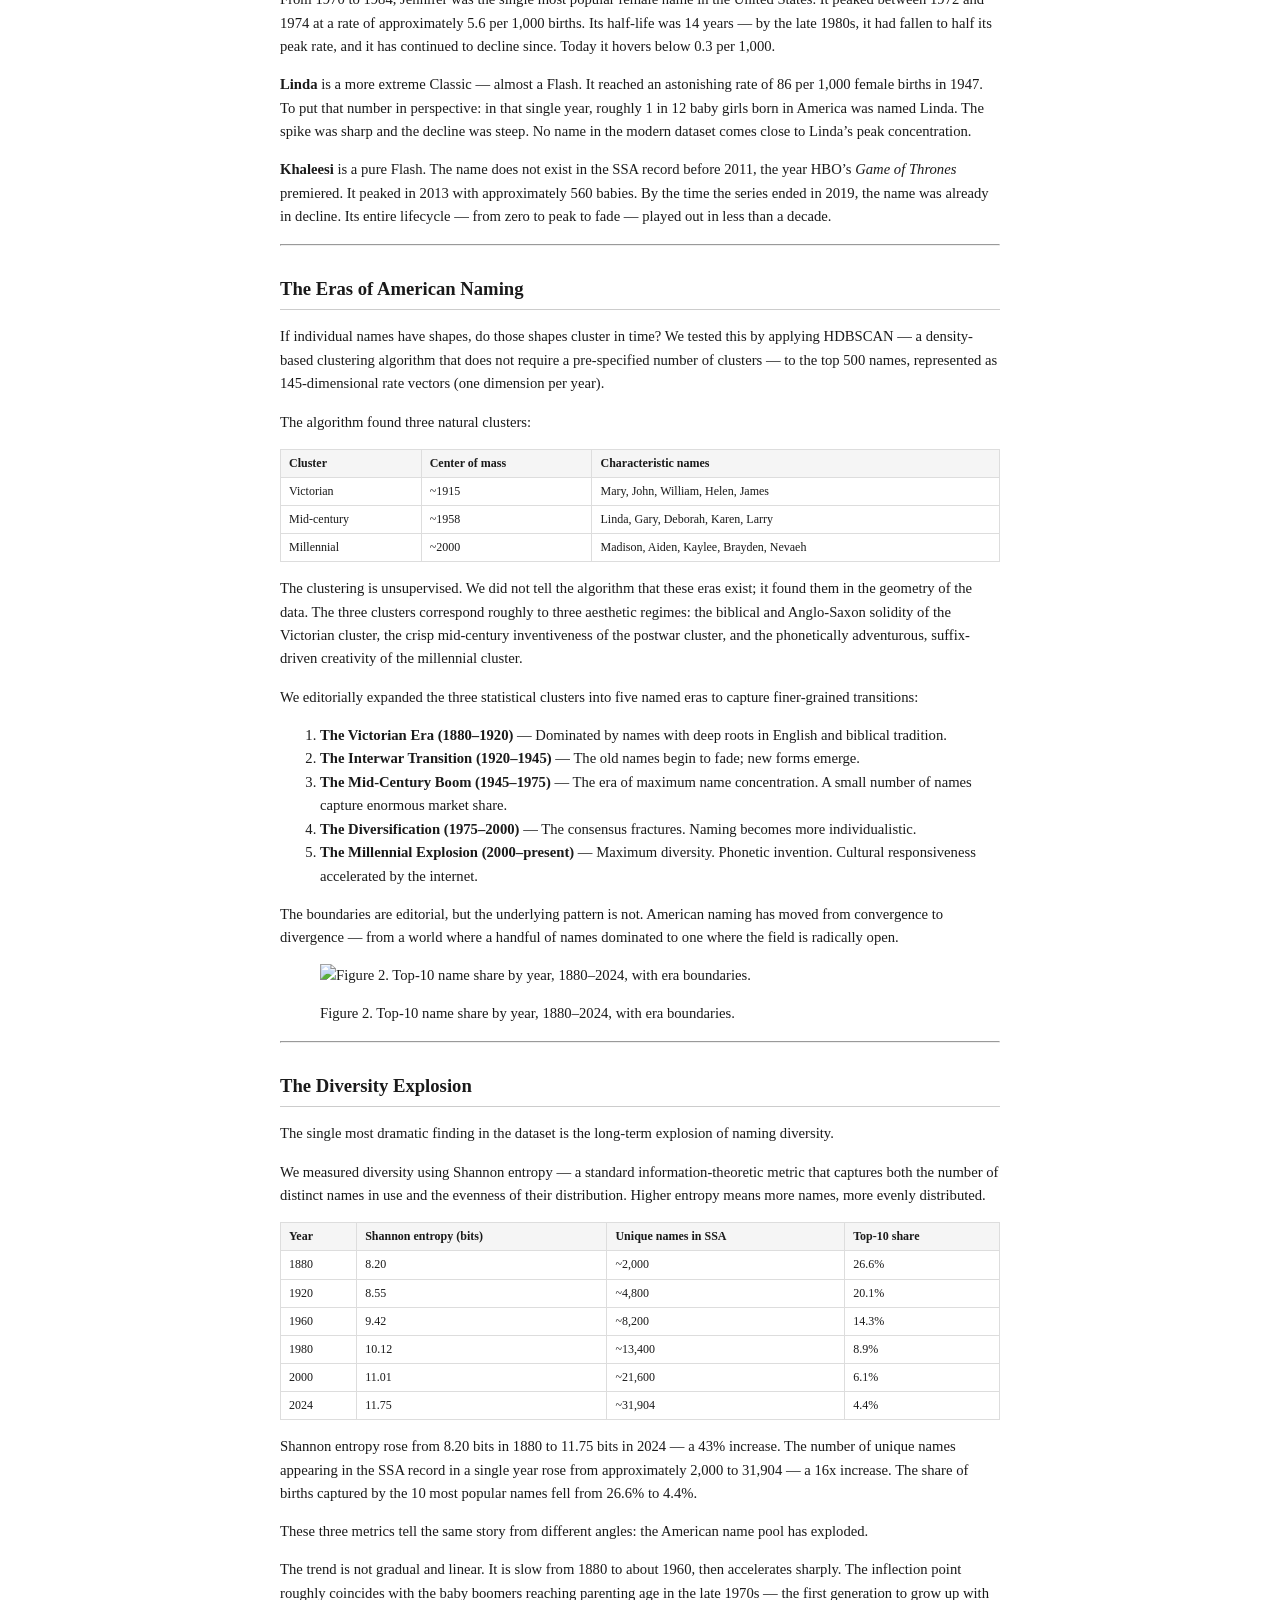
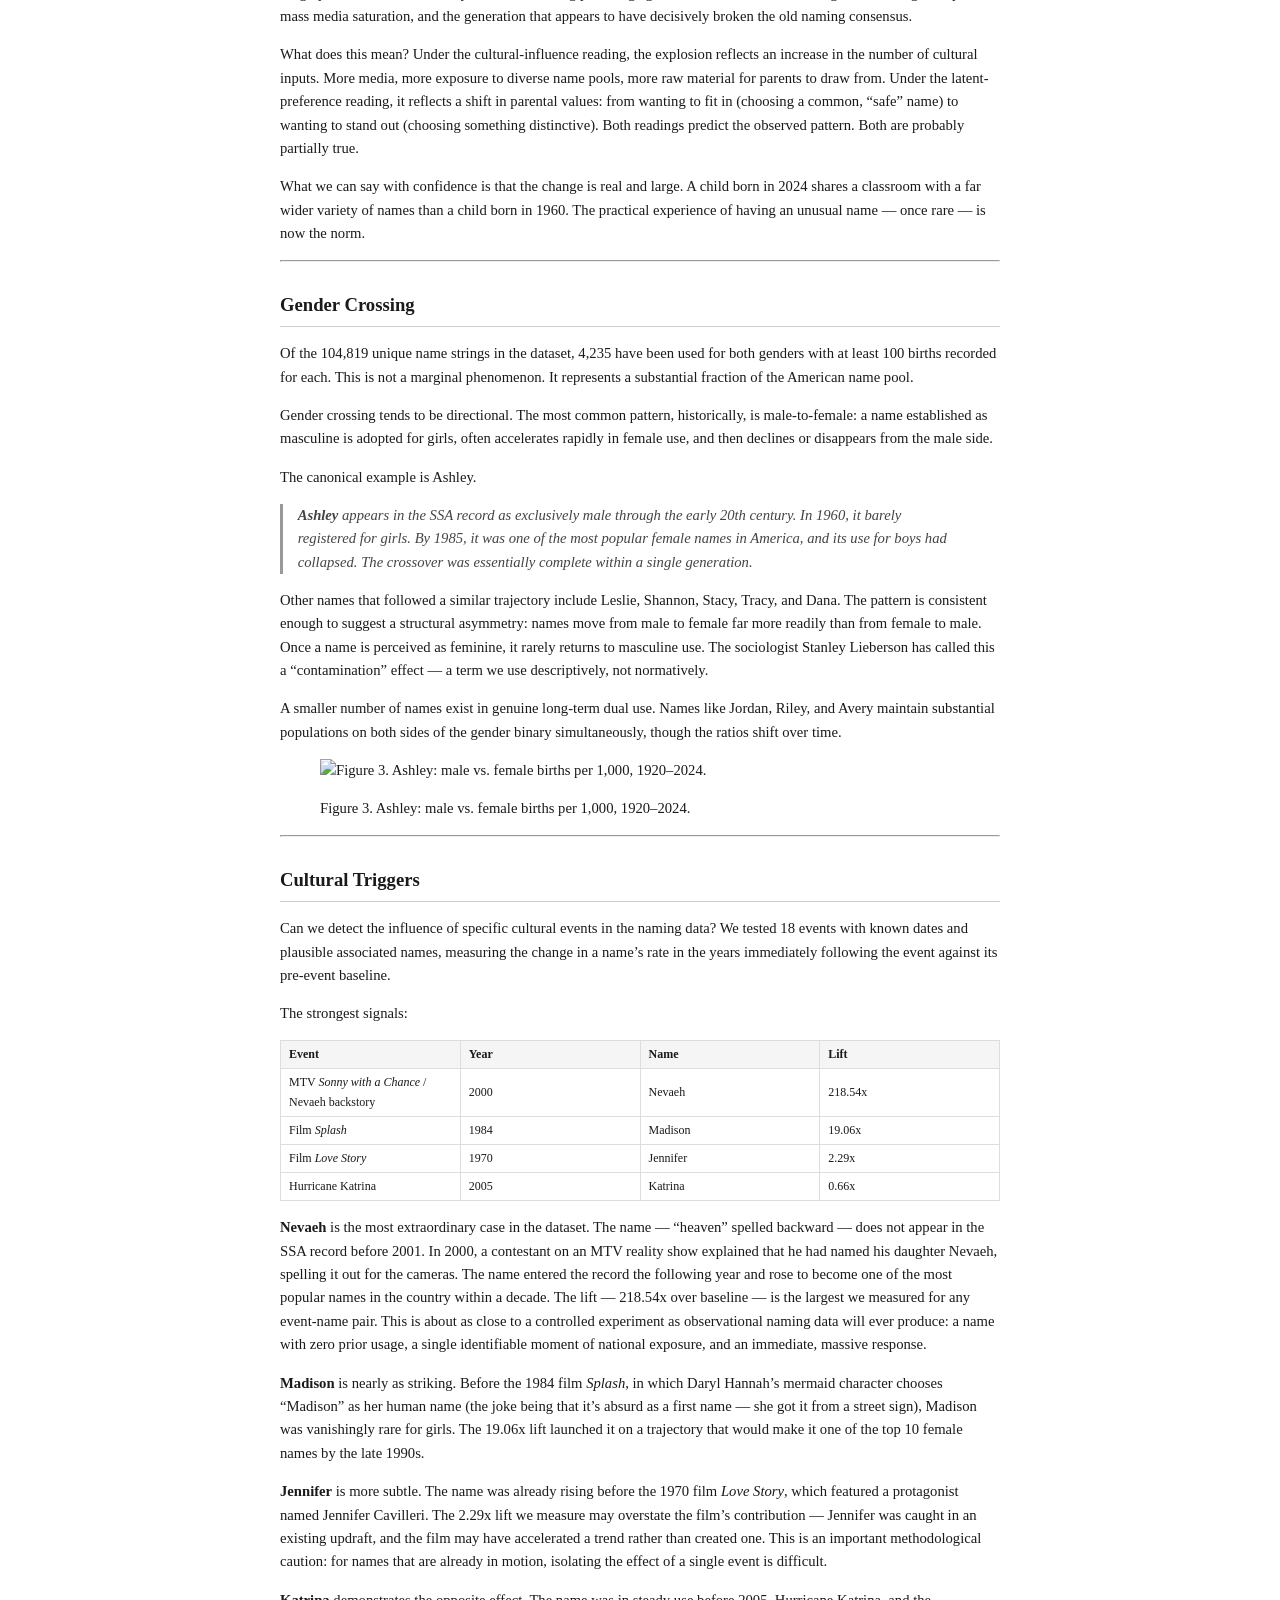
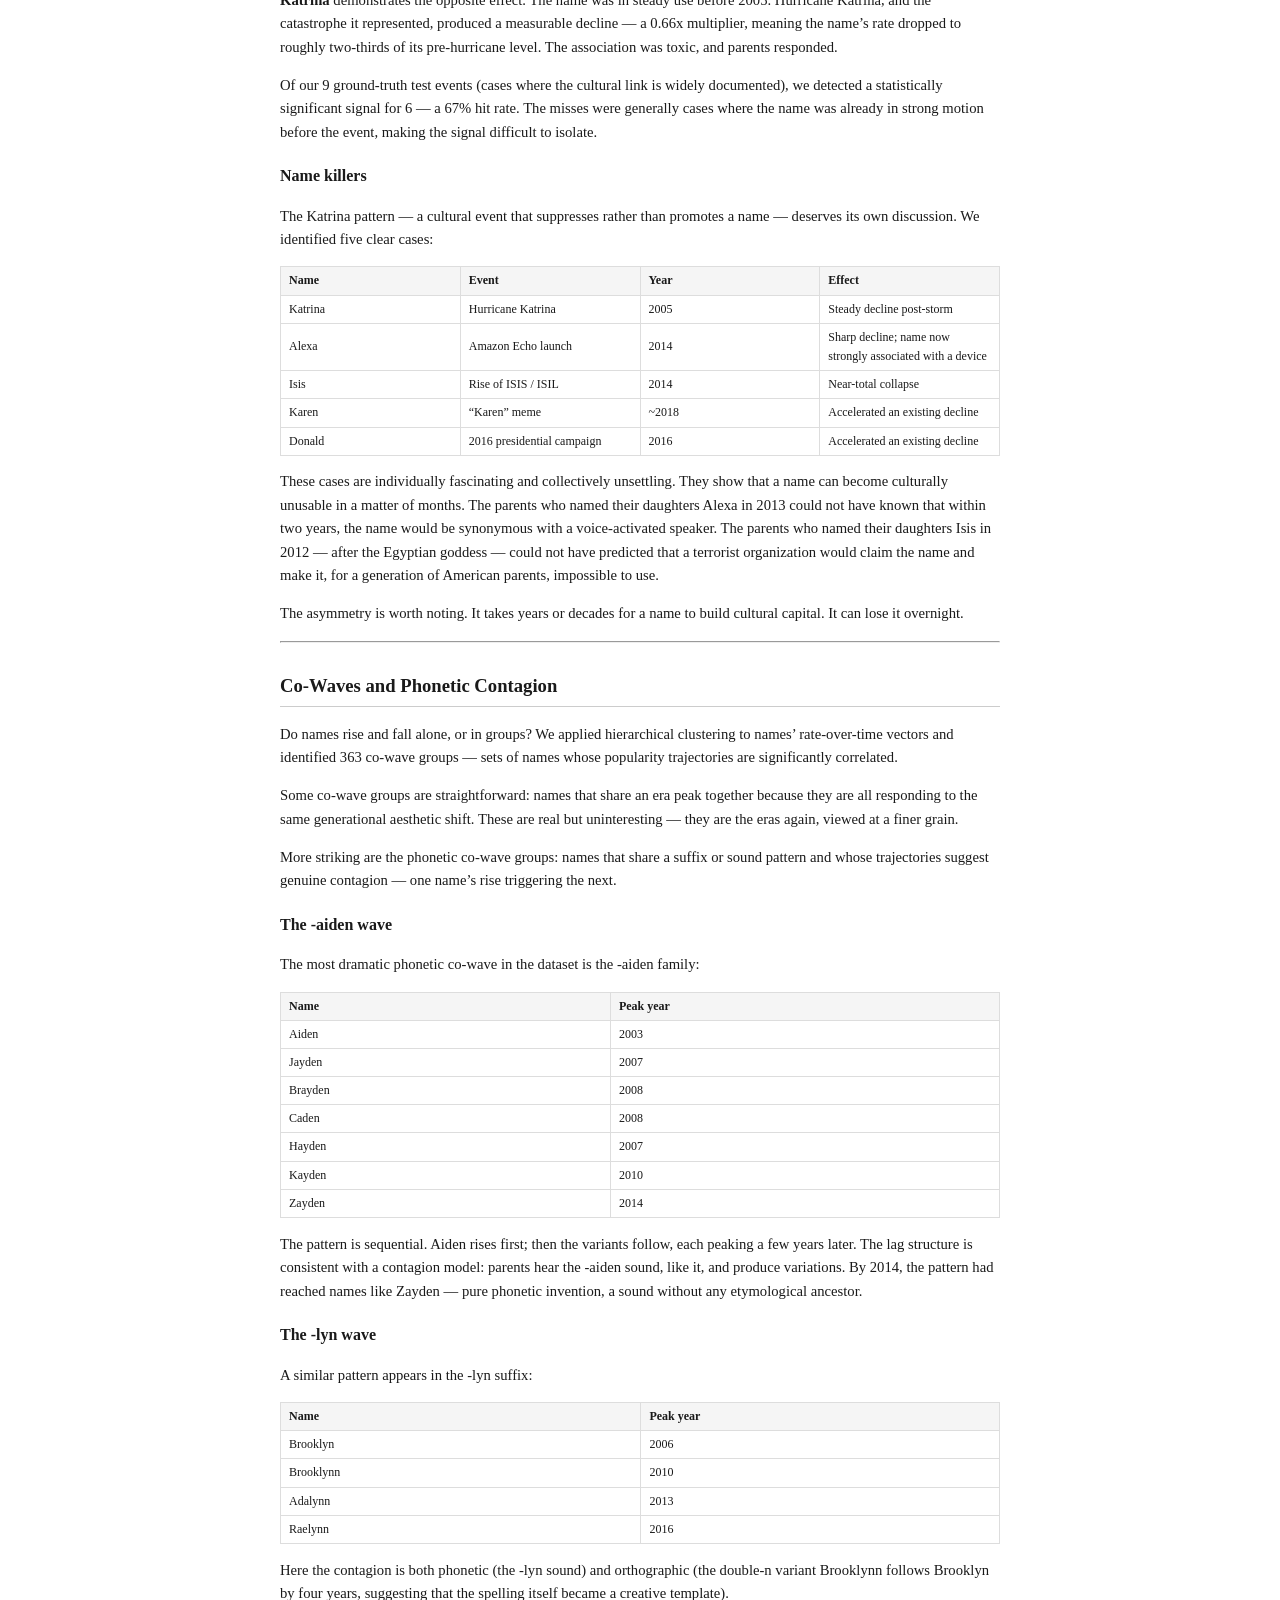
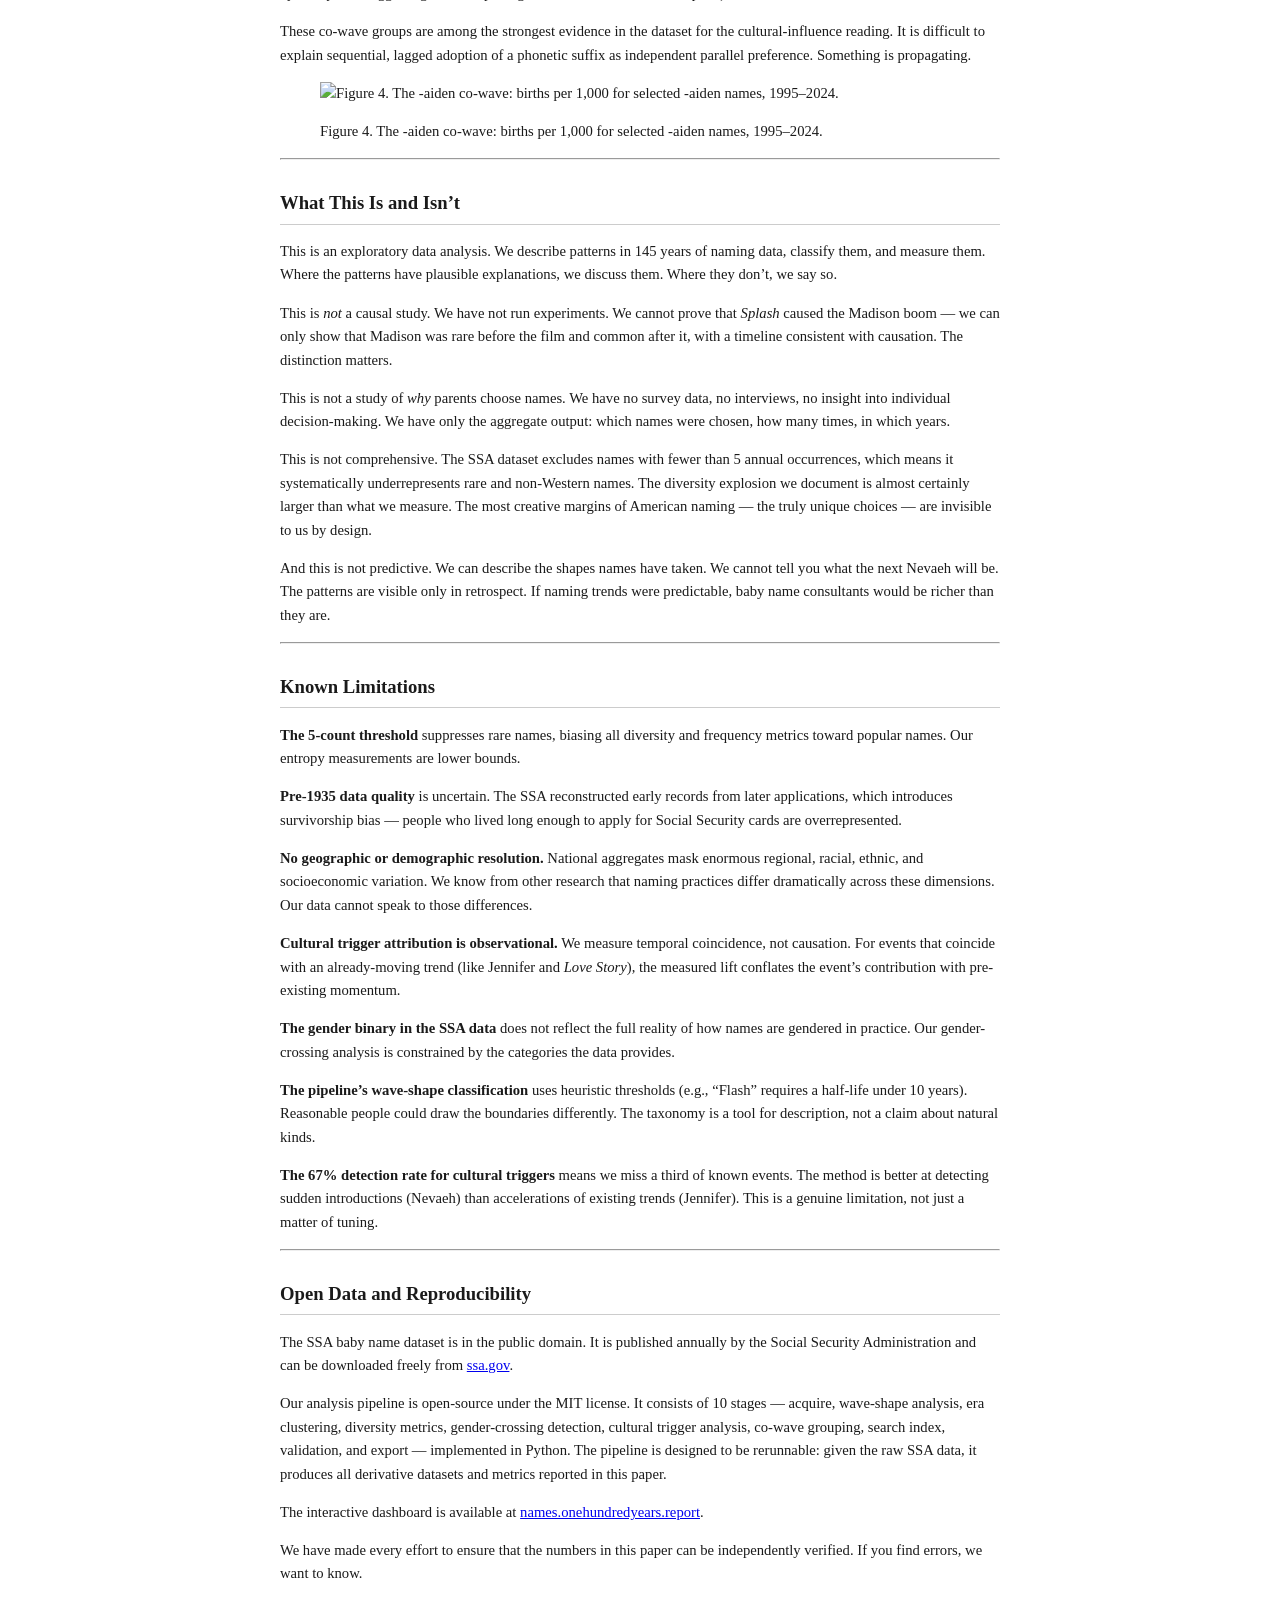
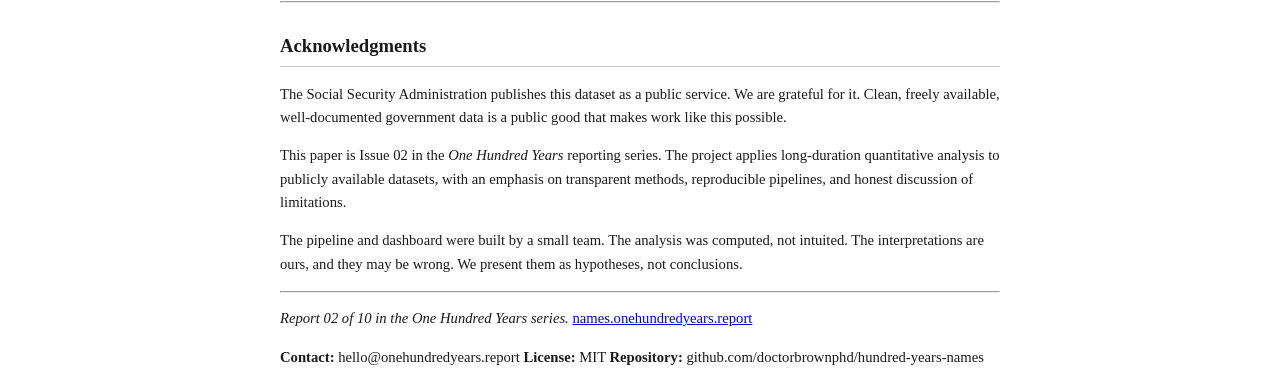
==== commit f0c64094: "Add standard credit footer to research paper - Added hello@onehundredyears.report contact - Added se" ====
--- a/writeup/american_names_paper.html
+++ b/writeup/american_names_paper.html
@@ -803,7 +803,9 @@
 was computed, not intuited. The interpretations are ours, and they may
 be wrong. We present them as hypotheses, not conclusions.</p>
 <hr />
-<p><em>One Hundred Years of American Names as a Cultural Signal</em>
-Issue 02 — One Hundred Years <a href="https://names.onehundredyears.report">names.onehundredyears.report</a></p>
+<p><em>Report 02 of 10 in the One Hundred Years series.</em> <a href="https://names.onehundredyears.report">names.onehundredyears.report</a></p>
+<p><strong>Contact:</strong> hello@onehundredyears.report
+<strong>License:</strong> MIT <strong>Repository:</strong>
+github.com/doctorbrownphd/hundred-years-names</p>
 </body>
 </html>
